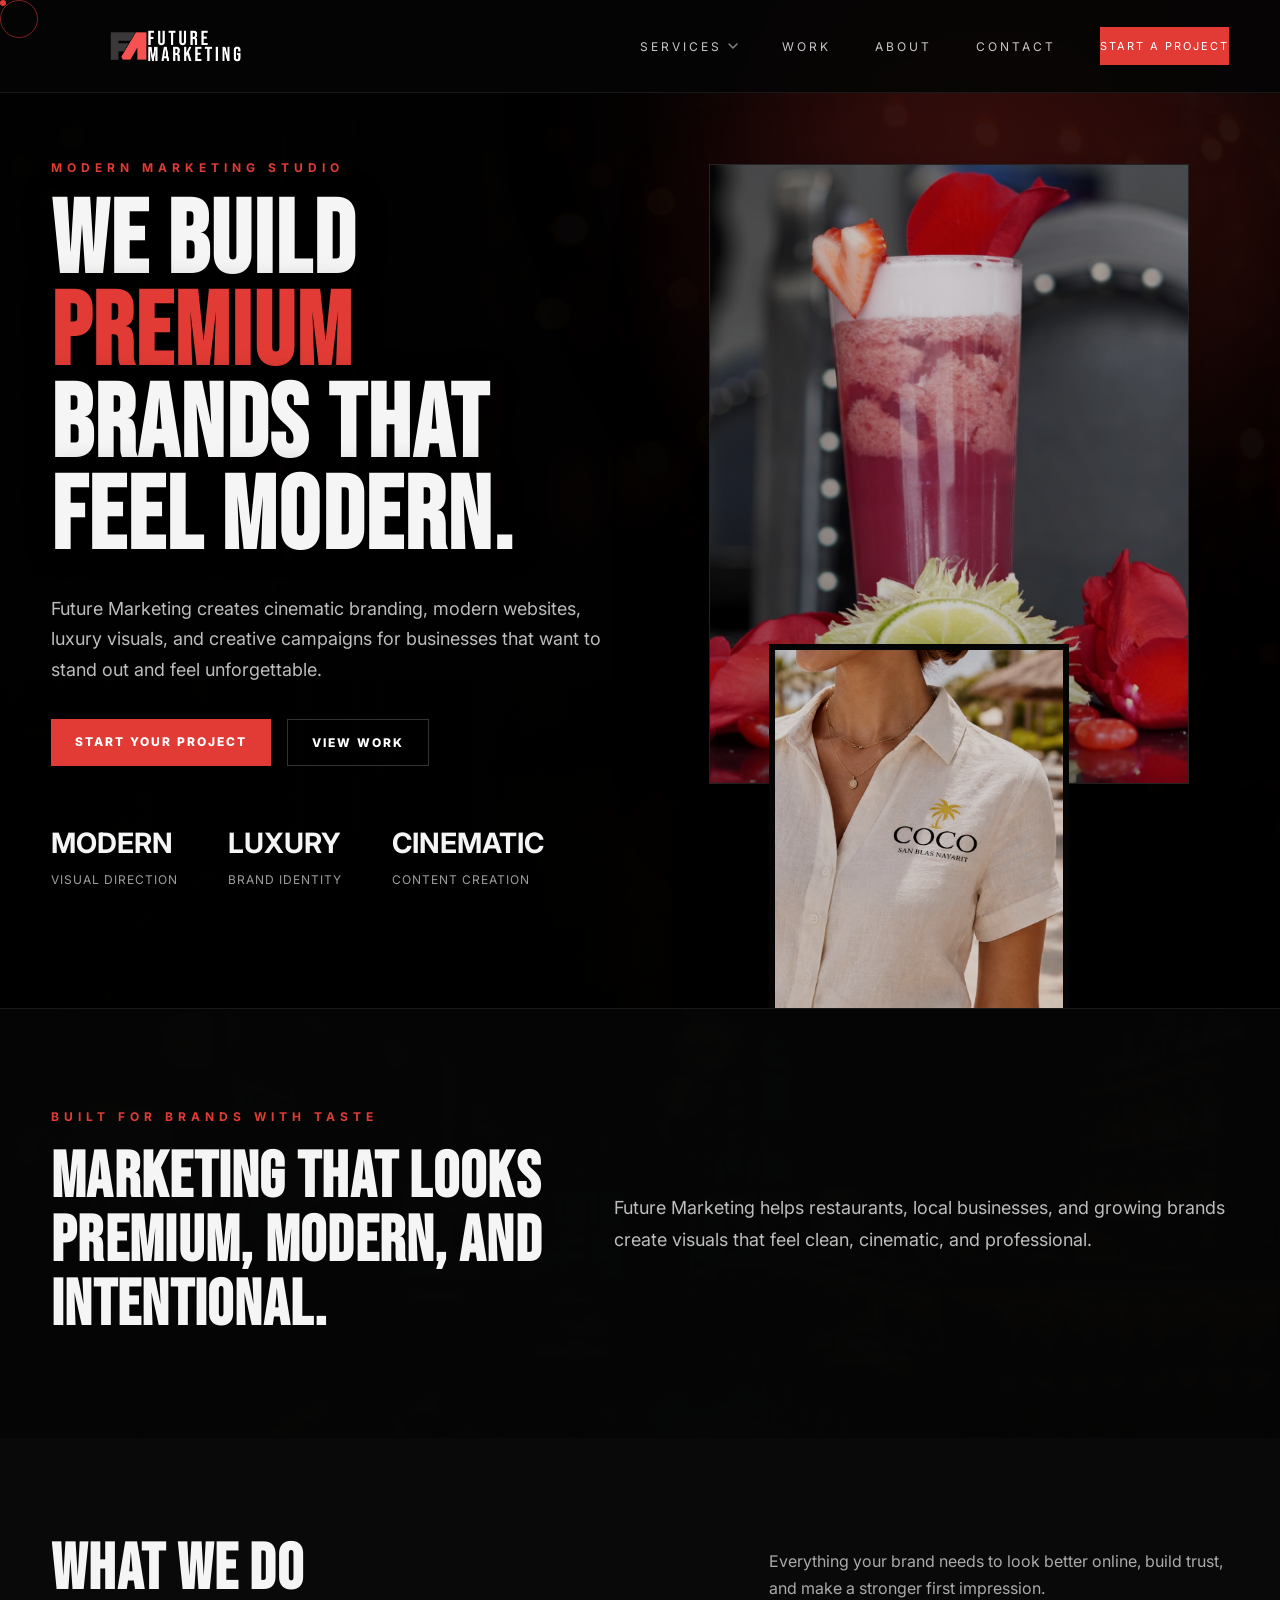
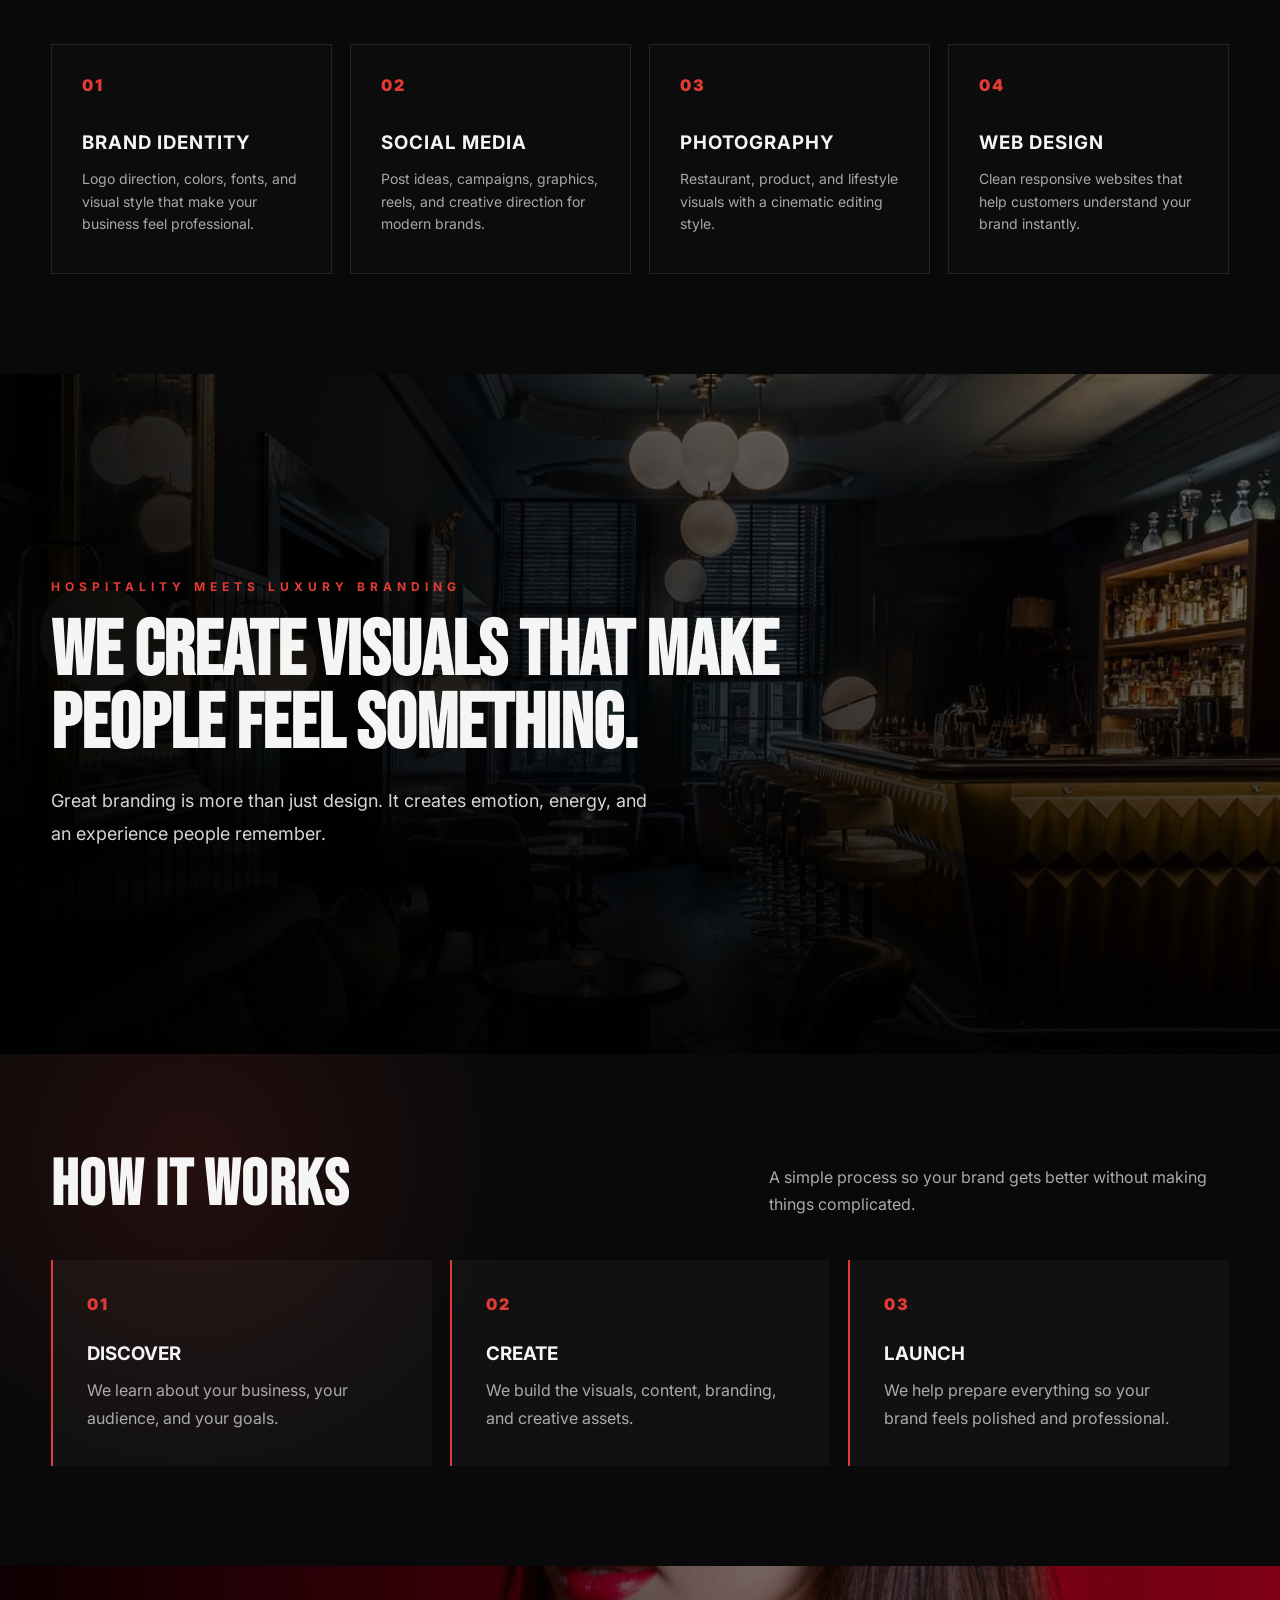
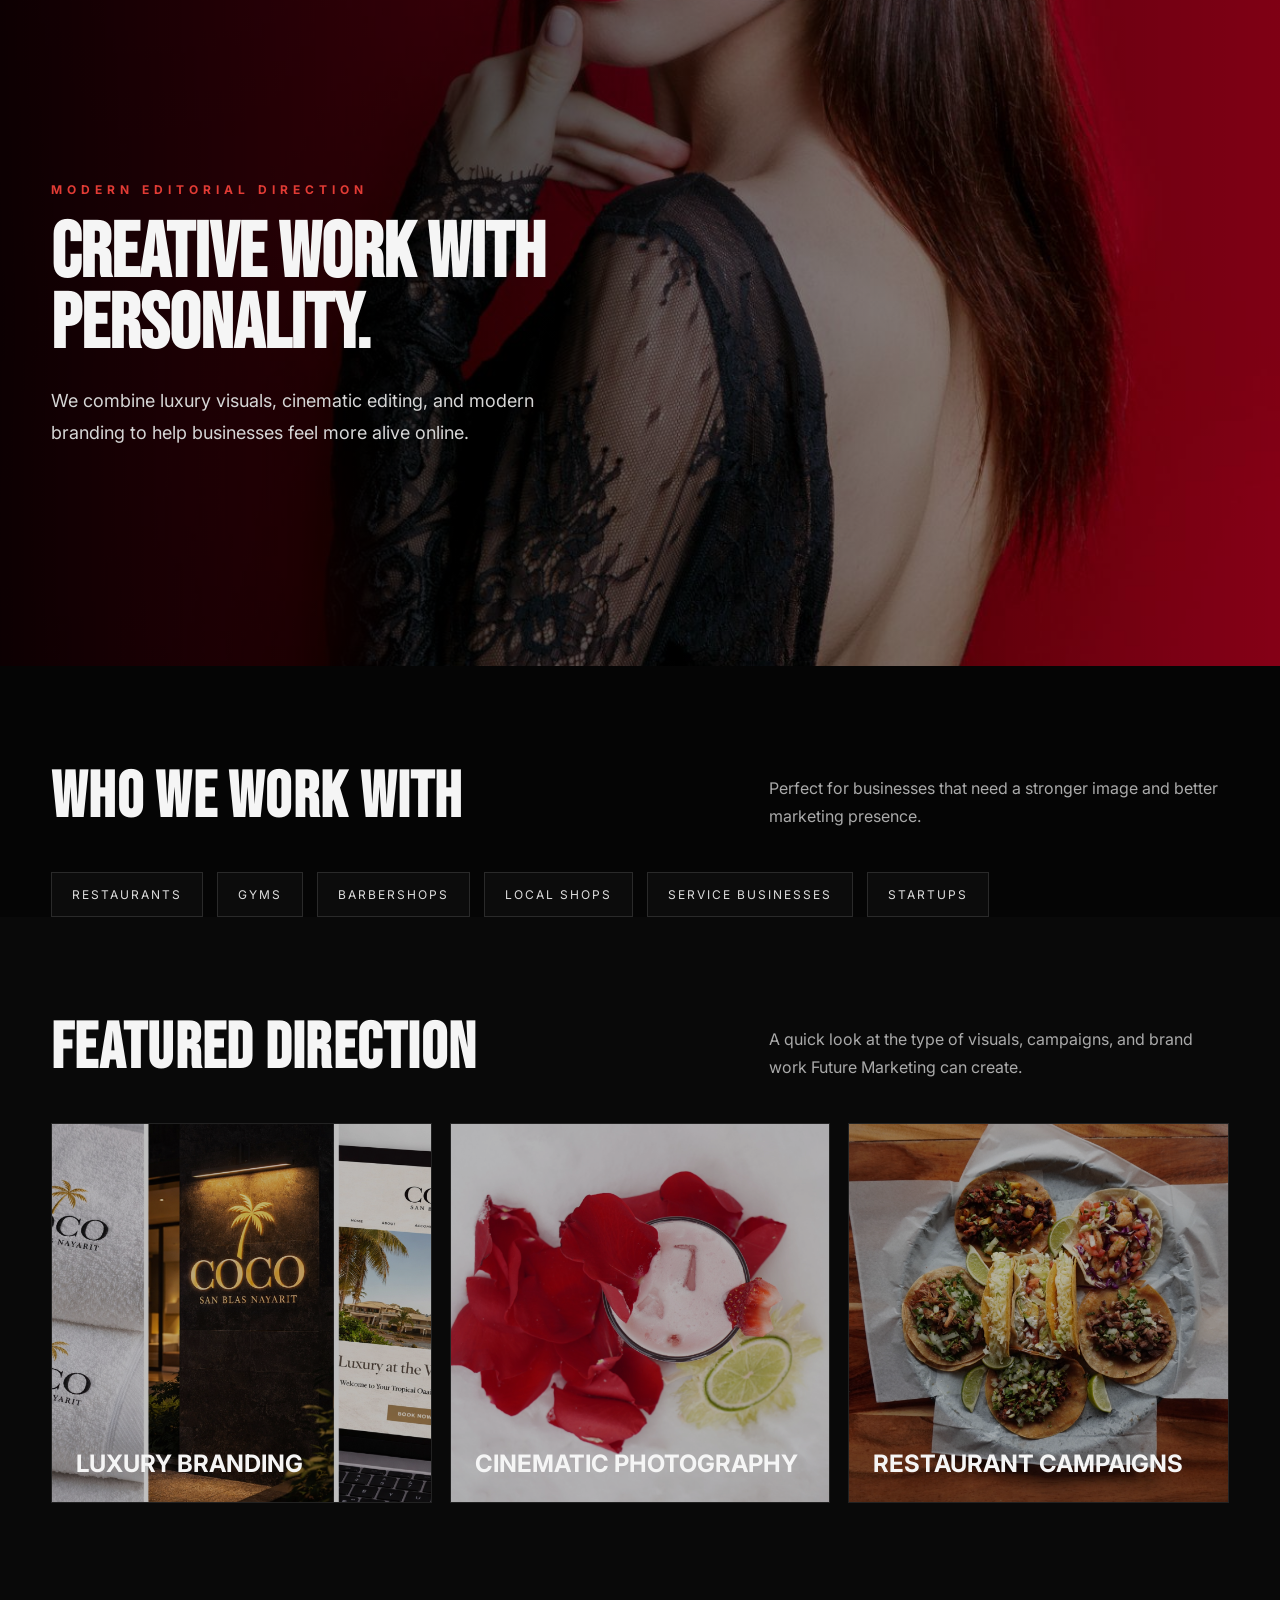
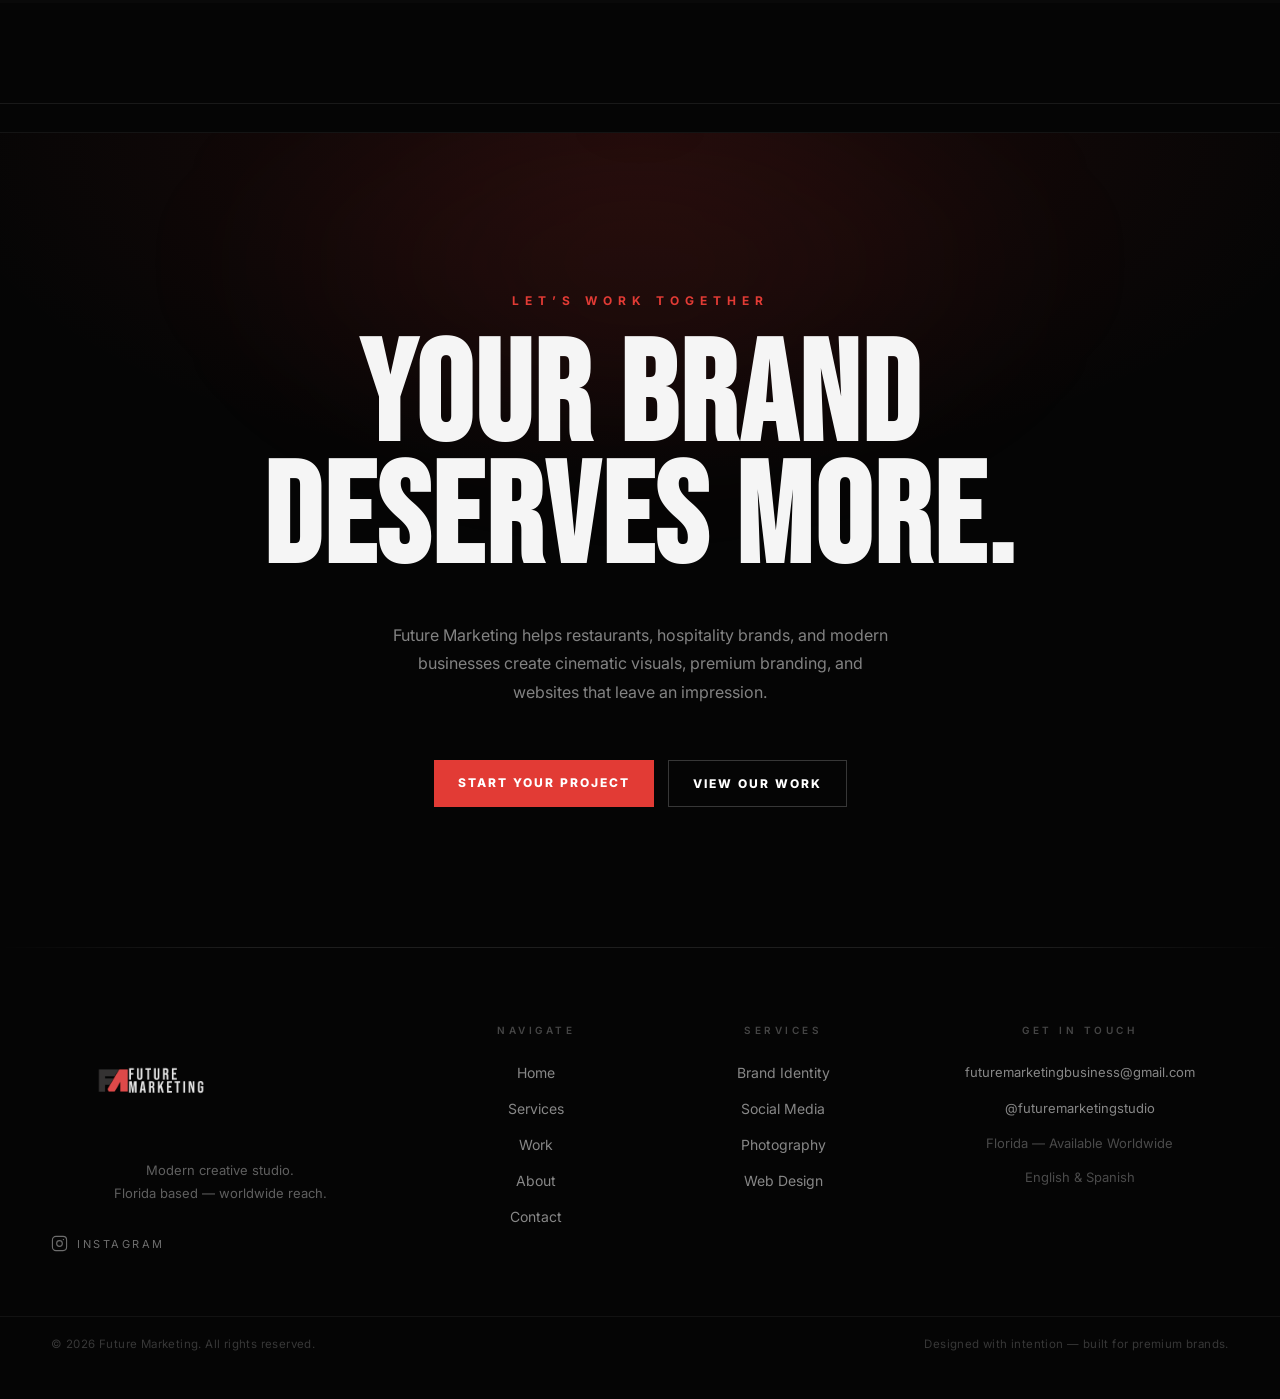
==== index.html @ c7347e80 "Production launch — Future Marketing Studio (futuremark.studio) Complete 5-page website: Brand Ident" ====
<!DOCTYPE html>
<html lang="en">
<head>
  <meta charset="UTF-8" />
  <meta name="viewport" content="width=device-width, initial-scale=1.0" />
  <title>Future Marketing | Modern Marketing Studio</title>
  <meta name="description" content="Future Marketing is a modern creative studio offering cinematic branding, web design, photography, and social media campaigns for restaurants and modern businesses in Florida.">
  <meta name="robots" content="index, follow">
  <meta property="og:type" content="website">
  <meta property="og:title" content="Future Marketing | Modern Marketing Studio">
  <meta property="og:description" content="Cinematic branding, web design, and premium visual content for restaurants and modern businesses. Based in Florida — available worldwide.">
  <meta property="og:image" content="https://futuremark.studio/assets/images/cocktail-hero.jpg">
  <meta property="og:image:width" content="2000">
  <meta property="og:image:height" content="1333">
  <meta property="og:site_name" content="Future Marketing Studio">
  <meta name="twitter:card" content="summary_large_image">
  <meta name="twitter:title" content="Future Marketing | Modern Marketing Studio">
  <meta name="twitter:description" content="Cinematic branding, web design, and premium visual content for restaurants and modern businesses.">
  <meta name="twitter:image" content="https://futuremark.studio/assets/images/cocktail-hero.jpg">
  <link rel="preconnect" href="https://fonts.googleapis.com">
  <link rel="preconnect" href="https://fonts.gstatic.com" crossorigin>
  <link href="https://fonts.googleapis.com/css2?family=Bebas+Neue&family=Inter:wght@300;400;500;600;700;800&display=swap" rel="stylesheet">
  <link rel="stylesheet" href="style.css" />
  <link rel="icon" type="image/png" sizes="32x32" href="assets/images/imresizer-favicon.png">
  <link rel="icon" type="image/png" sizes="512x512" href="assets/images/favicon.png">
  <link rel="apple-touch-icon" sizes="180x180" href="assets/images/whitelogo.png">
  <link rel="manifest" href="site.webmanifest">
  <meta name="theme-color" content="#050505">
  <meta name="msapplication-TileColor" content="#050505">
  <link rel="canonical" href="https://futuremark.studio/">
  <meta property="og:url" content="https://futuremark.studio/">
  <link rel="preload" as="image" href="assets/images/cocktail-hero.jpg">
  <!-- Google Analytics GA4 — replace G-XXXXXXXXXX with your Measurement ID -->
  <script async src="https://www.googletagmanager.com/gtag/js?id=G-XXXXXXXXXX"></script>
  <script>
    window.dataLayer = window.dataLayer || [];
    function gtag(){dataLayer.push(arguments);}
    gtag("js", new Date());
    gtag("config", "G-XXXXXXXXXX");
  </script>
</head>
<body>

<div class="page-noise"></div>

<header>
  <div class="container nav">

    <a href="index.html" class="brand">
      <img src="assets/images/whitelogonomarketing.png" alt="Future Marketing Logo" class="logo-img">
    </a>

    <button class="menu-btn" id="menuBtn" aria-label="Menu">
  <span></span>
  <span></span>
  <span></span>
</button>

    <nav class="nav-links" id="navLinks">

      <div class="nav-item-drop">
        <a href="services.html" class="nav-link-trigger" aria-haspopup="true">
          Services
          <svg class="nav-chevron" width="10" height="6" viewBox="0 0 10 6" fill="none" aria-hidden="true">
            <path d="M1 1l4 4 4-4" stroke="currentColor" stroke-width="1.5" stroke-linecap="round" stroke-linejoin="round"/>
          </svg>
        </a>
        <div class="nav-drop" role="menu">
          <a href="services.html#brand-identity" class="nav-drop-link" role="menuitem">
            <span class="nav-drop-num">01</span>Brand Identity
          </a>
          <a href="services.html#photography" class="nav-drop-link" role="menuitem">
            <span class="nav-drop-num">02</span>Photography & Content
          </a>
          <a href="services.html#web-design" class="nav-drop-link" role="menuitem">
            <span class="nav-drop-num">03</span>Web Design
          </a>
          <a href="services.html" class="nav-drop-link" role="menuitem">
            <span class="nav-drop-num">04</span>Social Media
          </a>
        </div>
      </div>

      <a href="work.html">Work</a>
      <a href="about.html">About</a>
      <a href="contact.html">Contact</a>
      <a href="contact.html" class="nav-cta">Start a Project</a>

    </nav>

  </div>
</header>

<main>

<section class="hero">

  <div class="hero-overlay"></div>
  <div class="hero-glow"></div>

  <div class="container hero-grid">

    <div class="hero-left">

      <div class="eyebrow">
        Modern Marketing Studio
      </div>

      <h1>
        WE BUILD <br>
        <span>PREMIUM</span> <br>
        BRANDS THAT <br>
        FEEL MODERN.
      </h1>

      <p>
        Future Marketing creates cinematic branding, modern websites,
        luxury visuals, and creative campaigns for businesses that want
        to stand out and feel unforgettable.
      </p>

      <div class="buttons">

        <a href="contact.html" class="btn btn-primary">
          Start Your Project
        </a>

        <a href="work.html" class="btn btn-secondary">
          View Work
        </a>

      </div>

      <div class="hero-stats">

        <div class="stat">
          <h3>Modern</h3>
          <span>Visual Direction</span>
        </div>

        <div class="stat">
          <h3>Luxury</h3>
          <span>Brand Identity</span>
        </div>

        <div class="stat">
          <h3>Cinematic</h3>
          <span>Content Creation</span>
        </div>

      </div>

    </div>

    <div class="hero-right">

      <div class="floating-card main-card">
        <img src="assets/images/cocktail-hero.jpg" alt="Cinematic cocktail editorial photography" fetchpriority="high">
      </div>

      <div class="floating-card small-card">
        <img src="assets/images/hotel-coco-shirt.jpg" alt="Hotel Coco luxury brand identity">
      </div>

    </div>

  </div>

</section>

<section class="intro-section">

  <div class="intro-bg"></div>

  <div class="container intro-grid">

    <div>
      <div class="eyebrow">
        Built For Brands With Taste
      </div>

      <h2>
        Marketing that looks premium, modern, and intentional.
      </h2>
    </div>

    <p>
      Future Marketing helps restaurants, local businesses,
      and growing brands create visuals that feel clean,
      cinematic, and professional.
    </p>

  </div>

</section>

<section class="home-services">

  <div class="container">

    <div class="section-header">

      <h2>
        What We Do
      </h2>

      <p>
        Everything your brand needs to look better online,
        build trust, and make a stronger first impression.
      </p>

    </div>

    <div class="services-grid">

      <div class="service-card">
        <span class="number">01</span>
        <h3>Brand Identity</h3>
        <p>
          Logo direction, colors, fonts, and visual style
          that make your business feel professional.
        </p>
      </div>

      <div class="service-card">
        <span class="number">02</span>
        <h3>Social Media</h3>
        <p>
          Post ideas, campaigns, graphics, reels,
          and creative direction for modern brands.
        </p>
      </div>

      <div class="service-card">
        <span class="number">03</span>
        <h3>Photography</h3>
        <p>
          Restaurant, product, and lifestyle visuals
          with a cinematic editing style.
        </p>
      </div>

      <div class="service-card">
        <span class="number">04</span>
        <h3>Web Design</h3>
        <p>
          Clean responsive websites that help customers
          understand your brand instantly.
        </p>
      </div>

    </div>

  </div>

</section>

<section class="premium-banner">

  <div class="premium-overlay"></div>

  <img src="assets/images/hero.jpeg" alt="Premium visuals" loading="lazy">

  <div class="container premium-content">

    <div class="eyebrow">
      Hospitality Meets Luxury Branding
    </div>

    <h2>
      We create visuals that make people feel something.
    </h2>

    <p>
      Great branding is more than just design.
      It creates emotion, energy, and an experience
      people remember.
    </p>

  </div>

</section>

<section class="process-section">

  <div class="container">

    <div class="section-header">

      <h2>
        How It Works
      </h2>

      <p>
        A simple process so your brand gets better
        without making things complicated.
      </p>

    </div>

    <div class="process-grid">

      <div class="process-step">
        <span>01</span>
        <h3>Discover</h3>
        <p>
          We learn about your business,
          your audience, and your goals.
        </p>
      </div>

      <div class="process-step">
        <span>02</span>
        <h3>Create</h3>
        <p>
          We build the visuals, content,
          branding, and creative assets.
        </p>
      </div>

      <div class="process-step">
        <span>03</span>
        <h3>Launch</h3>
        <p>
          We help prepare everything so your
          brand feels polished and professional.
        </p>
      </div>

    </div>

  </div>

</section>

<section class="editorial-section">

  <div class="editorial-overlay"></div>

  <img src="assets/images/luxurious-2.jpeg" alt="Editorial visuals" loading="lazy">

  <div class="editorial-content container">

    <div class="eyebrow">
      Modern Editorial Direction
    </div>

    <h2>
      Creative work with personality.
    </h2>

    <p>
      We combine luxury visuals,
      cinematic editing, and modern branding
      to help businesses feel more alive online.
    </p>

  </div>

</section>

<section class="industries-section">

  <div class="container">

    <div class="section-header">

      <h2>
        Who We Work With
      </h2>

      <p>
        Perfect for businesses that need
        a stronger image and better marketing presence.
      </p>

    </div>

    <div class="industries-list">

      <span>Restaurants</span>
      <span>Gyms</span>
      <span>Barbershops</span>
      <span>Local Shops</span>
      <span>Service Businesses</span>
      <span>Startups</span>

    </div>

  </div>

  <section class="featured-preview">
  <div class="container">
    <div class="section-header">
      <h2>Featured Direction</h2>
      <p>A quick look at the type of visuals, campaigns, and brand work Future Marketing can create.</p>
    </div>

    <div class="preview-grid">
      <a href="work.html" class="preview-card">
        <img src="assets/images/hotel-coco-brand.jpg" alt="Hotel Coco luxury brand identity by Future Marketing" loading="lazy">
        <h3>Luxury Branding</h3>
      </a>

      <a href="work.html" class="preview-card">
        <img src="assets/images/cocktail-overhead.jpg" alt="Cinematic cocktail photography — editorial visual direction" loading="lazy">
        <h3>Cinematic Photography</h3>
      </a>

      <a href="work.html" class="preview-card">
        <img src="assets/images/taco-platter-editorial.jpg" alt="Restaurant food photography and campaign direction" loading="lazy">
        <h3>Restaurant Campaigns</h3>
      </a>
    </div>
  </div>
</section>

</section>

</main>

<footer class="site-footer">

  <div class="footer-cta-zone">
    <div class="footer-cta-glow"></div>
    <div class="container footer-cta-inner">
      <div class="eyebrow">Let’s Work Together</div>
      <h2 class="footer-cta-headline">
        Your brand<br>deserves more.
      </h2>
      <p class="footer-cta-sub">
        Future Marketing helps restaurants, hospitality brands, and modern
        businesses create cinematic visuals, premium branding, and websites
        that leave an impression.
      </p>
      <div class="footer-cta-btns">
        <a href="contact.html" class="btn btn-primary">Start Your Project</a>
        <a href="work.html" class="btn btn-secondary">View Our Work</a>
      </div>
    </div>
  </div>

  <div class="footer-divider"></div>

  <div class="footer-body">
    <div class="container footer-grid">

      <div class="footer-brand-col">
        <a href="index.html" class="footer-logo-link">
          <img src="assets/images/whitelogonomarketing.png"
               alt="Future Marketing" class="footer-logo-img">
        </a>
        <p class="footer-tagline">
          Modern creative studio.<br>
          Florida based — worldwide reach.
        </p>
        <div class="footer-socials">
          <a href="https://www.instagram.com/futuremarketingstudio/"
             target="_blank" rel="noopener noreferrer"
             aria-label="Future Marketing on Instagram"
             class="footer-social-link">
            <svg width="17" height="17" viewBox="0 0 24 24" fill="none"
                 stroke="currentColor" stroke-width="1.6"
                 stroke-linecap="round" stroke-linejoin="round"
                 aria-hidden="true">
              <rect x="2" y="2" width="20" height="20" rx="5" ry="5"/>
              <circle cx="12" cy="12" r="4"/>
              <circle cx="17.5" cy="6.5" r="1" fill="currentColor" stroke="none"/>
            </svg>
            Instagram
          </a>
        </div>
      </div>

      <div class="footer-nav-col">
        <h4 class="footer-col-label">Navigate</h4>
        <ul class="footer-links">
          <li><a href="index.html">Home</a></li>
          <li><a href="services.html">Services</a></li>
          <li><a href="work.html">Work</a></li>
          <li><a href="about.html">About</a></li>
          <li><a href="contact.html">Contact</a></li>
        </ul>
      </div>

      <div class="footer-nav-col">
        <h4 class="footer-col-label">Services</h4>
        <ul class="footer-links">
          <li><a href="services.html">Brand Identity</a></li>
          <li><a href="services.html">Social Media</a></li>
          <li><a href="services.html">Photography</a></li>
          <li><a href="services.html">Web Design</a></li>
        </ul>
      </div>

      <div class="footer-nav-col">
        <h4 class="footer-col-label">Get In Touch</h4>
        <ul class="footer-links footer-contact-links">
          <li>
            <a href="mailto:futuremarketingbusiness@gmail.com">
              futuremarketingbusiness@gmail.com
            </a>
          </li>
          <li>
            <a href="https://www.instagram.com/futuremarketingstudio/"
               target="_blank" rel="noopener noreferrer">
              @futuremarketingstudio
            </a>
          </li>
          <li><span>Florida — Available Worldwide</span></li>
          <li><span>English &amp; Spanish</span></li>
        </ul>
      </div>

    </div>
  </div>

  <div class="footer-bottom">
    <div class="container footer-bottom-inner">
      <p>© 2026 Future Marketing. All rights reserved.</p>
      <p class="footer-bottom-right">Designed with intention — built for premium brands.</p>
    </div>
  </div>

</footer>

<script src="script.js"></script>

<script type="application/ld+json">
{
  "@context": "https://schema.org",
  "@type": "MarketingAgency",
  "name": "Future Marketing Studio",
  "alternateName": "Futuremark Studio",
  "url": "https://futuremark.studio",
  "logo": "https://futuremark.studio/assets/images/whitelogonomarketing.png",
  "image": "https://futuremark.studio/assets/images/cocktail-hero.jpg",
  "description": "Modern creative studio offering cinematic branding, web design, photography, and social media campaigns for restaurants and modern businesses. Based in Florida, available worldwide.",
  "email": "hello@futuremark.studio",
  "address": {
    "@type": "PostalAddress",
    "addressRegion": "FL",
    "addressCountry": "US"
  },
  "sameAs": [
    "https://www.instagram.com/futuremarketingstudio/",
    "https://futuremark.studio"
  ],
  "knowsLanguage": ["English", "Spanish"],
  "areaServed": "Worldwide",
  "priceRange": "$$",
  "hasOfferCatalog": {
    "@type": "OfferCatalog",
    "name": "Creative Studio Services",
    "itemListElement": [
      {"@type": "Offer", "itemOffered": {"@type": "Service", "name": "Brand Identity", "url": "https://futuremark.studio/services.html#brand-identity"}},
      {"@type": "Offer", "itemOffered": {"@type": "Service", "name": "Photography & Content Creation", "url": "https://futuremark.studio/services.html#photography"}},
      {"@type": "Offer", "itemOffered": {"@type": "Service", "name": "Web Design", "url": "https://futuremark.studio/services.html#web-design"}},
      {"@type": "Offer", "itemOffered": {"@type": "Service", "name": "Social Media Marketing", "url": "https://futuremark.studio/services.html"}}
    ]
  }
}
</script>

</body>
</html>
---- style.css ----
:root {
  --black: #050505;
  --black-2: #070707;
  --black-3: #090909;
  --card: #0c0c0c;
  --red: #e23b35;
  --red-hover: #ff4a43;
  --white: #f5f5f5;
  --gray: #aaa;
  --gray-light: #bdbdbd;
  --border: rgba(255,255,255,0.1);
  --border-light: rgba(255,255,255,0.12);
}

* {
  margin: 0;
  padding: 0;
  box-sizing: border-box;
}

body {
  font-family: 'Inter', Arial, Helvetica, sans-serif;
  background:
    radial-gradient(circle at top right, rgba(226,59,53,0.08), transparent 30%),
    radial-gradient(circle at bottom left, rgba(255,255,255,0.03), transparent 25%),
    var(--black);
  color: var(--white);
  overflow-x: hidden;
  position: relative;
}

a {
  color: inherit;
  text-decoration: none;
}

.container {
  width: min(1180px, 92%);
  margin: 0 auto;
}

.page-noise {
  position: fixed;
  inset: 0;
  z-index: -1;
  pointer-events: none;
  opacity: 0.18;
  background-image:
    linear-gradient(rgba(255,255,255,0.018) 1px, transparent 1px),
    linear-gradient(90deg, rgba(255,255,255,0.018) 1px, transparent 1px);
  background-size: 80px 80px;
}

/* Header */

header {
  position: fixed;
  top: 0;
  left: 0;
  width: 100%;
  z-index: 50;
  background: rgba(5, 5, 5, 0.9);
  backdrop-filter: blur(18px);
  border-bottom: 1px solid rgba(255,255,255,0.08);
}

.nav {
  height: 92px;
  display: flex;
  align-items: center;
  justify-content: space-between;
}

.logo-img {
  height: 140px;
  width: auto;
  display: block;
}

.nav-links {
  display: flex;
  align-items: center;
  gap: 44px;
  font-size: 12px;
  letter-spacing: 3px;
  text-transform: uppercase;
  color: rgba(255,255,255,0.78);
}

.nav-links a {
  position: relative;
  padding: 12px 0;
  transition: 0.25s ease;
}

.nav-links a:hover {
  color: white;
}

.nav-links a::after {
  content: "";
  position: absolute;
  left: 0;
  bottom: 4px;
  width: 100%;
  height: 1px;
  background: #e23b35;
  transform: scaleX(0);
  transform-origin: right;
  transition: transform 0.25s ease;
}

.nav-links a:hover::after {
  transform: scaleX(1);
  transform-origin: left;
}

/* Global */

section {
  padding: 100px 0;
}

.eyebrow {
  color: var(--red);
  letter-spacing: 5px;
  text-transform: uppercase;
  font-size: 12px;
  font-weight: 700;
  margin-bottom: 22px;
}

h1, h2 {
  font-family: 'Bebas Neue', 'Arial Narrow', Arial, sans-serif;
}

h1 {
  font-size: clamp(48px, 8vw, 104px);
  line-height: 0.92;
  text-transform: uppercase;
  letter-spacing: 0.02em;
  margin-bottom: 28px;
}

h1 span {
  color: var(--red);
}

.buttons {
  display: flex;
  gap: 16px;
  flex-wrap: wrap;
}

.btn {
  display: inline-block;
  padding: 15px 24px;
  text-transform: uppercase;
  letter-spacing: 2px;
  font-size: 12px;
  font-weight: 800;
  transition: 0.25s ease;
}

.btn-primary {
  background: var(--red);
  color: white;
}

.btn-primary:hover {
  background: var(--red-hover);
  transform: translateY(-2px);
}

.btn-secondary {
  border: 1px solid rgba(255,255,255,0.2);
  color: white;
}

.btn-secondary:hover {
  border-color: var(--red);
  color: var(--red);
  transform: translateY(-2px);
}

/* Hero */

.hero {
  position: relative;
  min-height: 100vh;
  overflow: hidden;
  display: flex;
  align-items: center;
  padding: 160px 0 120px;
  background: var(--black);
}

.hero::before {
  content: "";
  position: absolute;
  inset: 0;
  background:
    linear-gradient(to right, rgba(0,0,0,0.92), rgba(0,0,0,0.45)),
    url("assets/images/lights.png");
  background-size: cover;
  background-position: center;
  opacity: 0.28;
  z-index: 0;
}

.hero::after {
  content: "";
  position: absolute;
  inset: 0;
  background: radial-gradient(circle at 75% 25%, rgba(226,59,53,0.18), transparent 28%);
  z-index: 1;
}

.hero-overlay {
  position: absolute;
  inset: 0;
  background: linear-gradient(to bottom, rgba(0,0,0,0.65), rgba(0,0,0,0.92));
  z-index: 1;
}

.hero-glow {
  position: absolute;
  width: 700px;
  height: 700px;
  border-radius: 50%;
  background: rgba(226,59,53,0.12);
  filter: blur(120px);
  top: -250px;
  right: -150px;
  z-index: 1;
}

.hero-grid {
  position: relative;
  z-index: 3;
  display: grid;
  grid-template-columns: 1fr 0.9fr;
  gap: 80px;
  align-items: center;
}

.hero-left {
  position: relative;
  z-index: 5;
}

.hero-left h1 {
  font-size: clamp(72px, 8vw, 140px);
  line-height: 0.9;
  text-transform: uppercase;
  letter-spacing: 0.02em;
  margin-bottom: 28px;
  max-width: 900px;
  text-shadow: 0 0 30px rgba(0,0,0,0.45);
}

.hero-left h1 span {
  color: var(--red);
}

.hero-left p {
  color: #cfcfcf;
  font-size: 19px;
  line-height: 1.8;
  max-width: 620px;
  margin-bottom: 38px;
}

.hero-right {
  position: relative;
  height: 720px;
}

.floating-card {
  position: absolute;
  overflow: hidden;
  background: #111;
  border: 1px solid rgba(255,255,255,0.08);
  box-shadow: 0 30px 80px rgba(0,0,0,0.45);
}

.floating-card img {
  width: 100%;
  height: 100%;
  object-fit: cover;
  filter: brightness(0.82) contrast(1.05) saturate(0.92);
}

.main-card {
  width: 480px;
  height: 620px;
  top: 0;
  right: 0;
}

.small-card {
  width: 300px;
  height: 370px;

  bottom: 140px;
  left: 60px;

  border: 6px solid #050505;

  z-index: 3;
}

.hero-stats {
  margin-top: 60px;
  display: flex;
  gap: 50px;
  flex-wrap: wrap;
}

.stat h3 {
  font-size: 28px;
  margin-bottom: 8px;
  text-transform: uppercase;
}

.stat span {
  color: #9e9e9e;
  letter-spacing: 1px;
  text-transform: uppercase;
  font-size: 12px;
}

/* Intro */

.intro-section {
  background: var(--black);
  border-top: 1px solid rgba(255,255,255,0.08);
}

.intro-grid {
  display: grid;
  grid-template-columns: 0.9fr 1.1fr;
  gap: 60px;
  align-items: center;
}

.intro-grid h2,
.section-header h2,
.cta-box h2 {
  font-size: clamp(34px, 5vw, 64px);
  text-transform: uppercase;
  line-height: 1;
  letter-spacing: 0.02em;
}

.intro-grid p {
  color: var(--gray-light);
  line-height: 1.8;
  font-size: 18px;
}

/* Section Headers */

.section-header {
  display: flex;
  justify-content: space-between;
  align-items: end;
  gap: 30px;
  margin-bottom: 42px;
}

.section-header p {
  color: var(--gray);
  max-width: 460px;
  line-height: 1.7;
}

/* Services */

.home-services,
.cta-section {
  background: var(--black-3);
}

.services-grid {
  display: grid;
  grid-template-columns: repeat(4, 1fr);
  gap: 18px;
}

.service-card {
  background: var(--card);
  border: 1px solid var(--border);
  padding: 30px;
  min-height: 230px;
  transition: 0.25s ease;
}

.service-card:hover {
  border-color: var(--red);
  transform: translateY(-5px);
}

.number {
  color: var(--red);
  font-weight: 900;
  margin-bottom: 36px;
  display: block;
  letter-spacing: 2px;
}

.service-card h3 {
  text-transform: uppercase;
  letter-spacing: 1px;
  margin-bottom: 14px;
}

.service-card p {
  color: #a8a8a8;
  line-height: 1.6;
  font-size: 14px;
}

/* Process */

.process-section {
  background:
    radial-gradient(circle at 15% 20%, rgba(226,59,53,0.13), transparent 28%),
    var(--black-3);
}

.process-grid {
  display: grid;
  grid-template-columns: repeat(3, 1fr);
  gap: 18px;
}

.process-step {
  padding: 34px;
  border-left: 2px solid var(--red);
  background: rgba(255,255,255,0.03);
}

.process-step span {
  color: var(--red);
  font-weight: 900;
  letter-spacing: 2px;
  display: block;
  margin-bottom: 28px;
}

.process-step h3 {
  text-transform: uppercase;
  margin-bottom: 12px;
}

.process-step p {
  color: var(--gray);
  line-height: 1.7;
}

/* Work */

.work {
  background: var(--black-3);
}

.work-grid {
  display: grid;
  grid-template-columns: repeat(3, 1fr);
  gap: 18px;
}

.work-card {
  min-height: 320px;
  background: linear-gradient(145deg, #191919, #080808);
  border: 1px solid var(--border);
  padding: 24px;
  display: flex;
  flex-direction: column;
  justify-content: flex-end;
  position: relative;
  overflow: hidden;
}

.work-card::before {
  content: "";
  position: absolute;
  inset: 0;
  background: radial-gradient(circle at 70% 30%, rgba(226,59,53,0.22), transparent 40%);
}

.work-card h3,
.work-card p {
  position: relative;
  z-index: 1;
}

.work-card h3 {
  font-size: 24px;
  text-transform: uppercase;
  margin-bottom: 8px;
}

.work-card p {
  color: var(--gray);
}

/* Premium Banner */

.premium-banner {
  position: relative;
  min-height: 680px;
  overflow: hidden;
  display: flex;
  align-items: center;
}

.premium-banner img {
  position: absolute;
  inset: 0;
  width: 100%;
  height: 100%;
  object-fit: cover;
}

.premium-overlay {
  position: absolute;
  inset: 0;
  background:
    linear-gradient(to right, rgba(0,0,0,0.92), rgba(0,0,0,0.35)),
    linear-gradient(to top, rgba(0,0,0,0.9), transparent);
  z-index: 1;
}

.premium-content {
  position: relative;
  z-index: 2;
}

.premium-content h2 {
  font-size: clamp(42px, 6vw, 90px);
  text-transform: uppercase;
  line-height: 0.95;
  max-width: 900px;
  margin-bottom: 24px;
}

.premium-content p {
  max-width: 620px;
  color: #d6d6d6;
  line-height: 1.8;
  font-size: 18px;
}

/* Split Showcase */

.split-showcase {
  display: grid;
  grid-template-columns: 1fr 1fr;
  min-height: 700px;
}

.split-image img {
  width: 100%;
  height: 100%;
  object-fit: cover;
}

.split-content {
  background: var(--black-2);
  padding: 90px;
  display: flex;
  justify-content: center;
  flex-direction: column;
}

.split-content h2 {
  font-size: clamp(40px, 5vw, 72px);
  line-height: 0.95;
  text-transform: uppercase;
  margin-bottom: 24px;
}

.split-content p {
  color: var(--gray-light);
  line-height: 1.8;
  margin-bottom: 32px;
  max-width: 520px;
}

/* Editorial */

.editorial-section {
  position: relative;
  min-height: 700px;
  overflow: hidden;
  display: flex;
  align-items: center;
}

.editorial-section img {
  position: absolute;
  inset: 0;
  width: 100%;
  height: 100%;
  object-fit: cover;
}

.editorial-overlay {
  position: absolute;
  inset: 0;
  background: linear-gradient(to right, rgba(0,0,0,0.92), rgba(0,0,0,0.25));
  z-index: 1;
}

.editorial-content {
  position: relative;
  z-index: 2;
}

.editorial-content h2 {
  font-size: clamp(42px, 6vw, 92px);
  text-transform: uppercase;
  line-height: 0.92;
  max-width: 800px;
  margin-bottom: 24px;
}

.editorial-content p {
  max-width: 550px;
  color: #d6d6d6;
  line-height: 1.8;
  font-size: 18px;
}

/* Industries */

.industries-section {
  background: var(--black);
}

.industries-list {
  display: flex;
  flex-wrap: wrap;
  gap: 14px;
}

.industries-list span {
  border: 1px solid var(--border-light);
  padding: 14px 20px;
  color: #ddd;
  text-transform: uppercase;
  letter-spacing: 2px;
  font-size: 12px;
  background: var(--card);
}

/* About */

.about-box {
  border: 1px solid var(--border-light);
  background: linear-gradient(135deg, rgba(226,59,53,0.1), rgba(255,255,255,0.03));
  padding: 56px;
  display: grid;
  grid-template-columns: 0.8fr 1.2fr;
  gap: 50px;
  align-items: center;
}

.about-box h2 {
  font-size: clamp(36px, 5vw, 68px);
  text-transform: uppercase;
  line-height: 1;
}

.about-box p {
  color: #c2c2c2;
  line-height: 1.8;
  font-size: 17px;
}

/* Contact */

.contact {
  text-align: center;
  background: var(--black);
}

.contact-page {
  min-height: 100vh;
  display: flex;
  align-items: center;
  padding-top: 120px;
}

.contact h2 {
  font-size: clamp(42px, 7vw, 90px);
  text-transform: uppercase;
  line-height: 0.95;
  margin-bottom: 24px;
}

.contact h2 span {
  color: var(--red);
}

.contact p {
  color: var(--gray);
  margin-bottom: 34px;
  font-size: 18px;
}

/* CTA */

.cta-box {
  border: 1px solid var(--border-light);
  background: linear-gradient(135deg, rgba(226,59,53,0.12), rgba(255,255,255,0.03));
  padding: 56px;
  display: flex;
  justify-content: space-between;
  gap: 40px;
  align-items: center;
}

.cta-box p {
  color: var(--gray-light);
  line-height: 1.8;
  font-size: 17px;
  max-width: 650px;
  margin-top: 20px;
}

/* Page Hero */

.page-hero {
  padding-top: 180px;
  padding-bottom: 80px;
  background:
    radial-gradient(circle at 75% 25%, rgba(226,59,53,0.18), transparent 30%),
    linear-gradient(135deg, var(--black), #111);
}

.hero p,
.page-hero p {
  max-width: 560px;
  color: var(--gray-light);
  font-size: 18px;
  line-height: 1.7;
  margin-bottom: 34px;
}

/* Footer */

footer {
  border-top: 1px solid rgba(255,255,255,0.08);
  padding: 28px 0;
  color: #777;
  font-size: 13px;
  text-align: center;
}

/* Responsive */

@media (max-width: 1100px) {
  .hero-grid {
    grid-template-columns: 1fr;
  }

  .hero-right {
    height: auto;
    display: flex;
    gap: 20px;
  }

  .floating-card {
    position: relative;
  }

  .main-card,
  .small-card {
    width: 100%;
    height: 420px;
    inset: auto;
  }
}

@media (max-width: 900px) {
  .menu-btn {
    display: block;
  }

  .nav-links {
    position: absolute;
    top: 82px;
    right: 0;
    width: 100%;
    background: var(--black);
    display: flex;
    flex-direction: column;
    padding: 24px;
    border-bottom: 1px solid rgba(255,255,255,0.08);
    opacity: 0;
    visibility: hidden;
    pointer-events: none;
    transform: translateY(-8px);
    transition: opacity 0.28s ease, visibility 0.28s ease, transform 0.28s ease;
  }

  .nav-links.active {
    opacity: 1;
    visibility: visible;
    pointer-events: auto;
    transform: translateY(0);
  }

  .hero-grid,
  .about-box,
  .intro-grid,
  .process-grid,
  .cta-box,
  .split-showcase {
    grid-template-columns: 1fr;
  }

  .services-grid,
  .work-grid {
    grid-template-columns: 1fr 1fr;
  }

  .section-header {
    display: block;
  }

  .section-header h2 {
    margin-bottom: 18px;
  }

  .split-content {
    padding: 60px 30px;
  }
}

@media (max-width: 700px) {
  .hero-left h1 {
    font-size: 64px;
    letter-spacing: -2px;
  }

  .hero-right {
    flex-direction: column;
  }

  .main-card,
  .small-card {
    height: 320px;
  }

  .hero-stats {
    gap: 30px;
  }
}

@media (max-width: 600px) {
  .logo-img {
    height: 90px;
  }

  .services-grid,
  .work-grid {
    grid-template-columns: 1fr;
  }

  .brand {
    font-size: 13px;
    letter-spacing: 2px;
  }

  .hero-card,
  .about-box,
  .cta-box {
    padding: 30px;
  }
}

.featured-preview {
  background: #090909;
}

.preview-grid {
  display: grid;
  grid-template-columns: repeat(3, 1fr);
  gap: 18px;
}

.preview-card {
  position: relative;
  min-height: 380px;
  overflow: hidden;
  border: 1px solid rgba(255,255,255,0.1);
}

.preview-card img {
  width: 100%;
  height: 100%;
  object-fit: cover;
  filter: brightness(0.75);
  transition: 0.35s ease;
}

.preview-card:hover img {
  transform: scale(1.05);
  filter: brightness(0.95);
}

.preview-card h3 {
  position: absolute;
  left: 24px;
  bottom: 24px;
  text-transform: uppercase;
  font-size: 24px;
  z-index: 2;
}

@media (max-width: 900px) {
  .preview-grid {
    grid-template-columns: 1fr;
  }
}

.intro-section {
  position: relative;
  overflow: hidden;
}

.intro-bg {
  position: absolute;
  inset: 0;

  background:
    linear-gradient(to right, rgba(5,5,5,0.96), rgba(5,5,5,0.92)),
    url("assets/images/hero.jpeg");

  background-size: cover;
  background-position: center;

  opacity: 0.18;
  filter: blur(2px);

  z-index: 0;
}

.intro-grid {
  position: relative;
  z-index: 2;
}

header {
  transition:
    background 0.3s ease,
    border-color 0.3s ease,
    backdrop-filter 0.3s ease;
}

header.scrolled {
  background: rgba(5,5,5,0.97);
  backdrop-filter: blur(24px);
  border-bottom: 1px solid rgba(226,59,53,0.1);
}

.hidden {
  opacity: 0;
  transform: translateY(40px);
  transition:
    opacity 0.8s ease,
    transform 0.8s ease;
}

.show {
  opacity: 1;
  transform: translateY(0);
}

.floating-card {
  position: relative;
}

.floating-card::before {
  content: "";
  position: absolute;
  inset: 0;

  background:
    radial-gradient(
      circle at var(--x) var(--y),
      rgba(255,255,255,0.12),
      transparent 40%
    );

  opacity: 0;
  transition: opacity 0.25s ease;
  pointer-events: none;
  z-index: 2;
}

.floating-card:hover::before {
  opacity: 1;
}

/* BETTER PHONE VIEW */

@media (max-width: 768px) {
  .container {
    width: 90%;
  }

  header {
    background: rgba(5, 5, 5, 0.94);
  }

  .nav {
    height: 86px;
  }

  .logo-img {
    height: 105px;
  }

  .menu-btn {
    display: block;
    z-index: 20;
  }

  .nav-links {
    position: fixed;
    top: 86px;
    left: 0;
    width: 100%;
    height: calc(100vh - 86px);
    background: rgba(5,5,5,0.99);
    backdrop-filter: blur(24px);
    display: flex;
    flex-direction: column;
    justify-content: center;
    align-items: center;
    gap: 34px;
    padding: 0;
    border-top: 1px solid rgba(255,255,255,0.07);
    opacity: 0;
    visibility: hidden;
    pointer-events: none;
    transform: translateY(-10px);
    transition: opacity 0.35s ease, visibility 0.35s ease, transform 0.35s ease;
  }

  .nav-links.active {
    opacity: 1;
    visibility: visible;
    pointer-events: auto;
    transform: translateY(0);
  }

  .nav-links a {
    font-size: 16px;
    letter-spacing: 4px;
  }

  .hero {
    min-height: auto;
    padding: 130px 0 70px;
  }

  .hero-grid {
    grid-template-columns: 1fr;
    gap: 45px;
  }

  .hero-left h1 {
    font-size: clamp(52px, 16vw, 76px);
    line-height: 0.9;
    letter-spacing: 0.01em;
  }

  .hero-left p {
    font-size: 16px;
    line-height: 1.7;
    max-width: 100%;
  }

  .buttons {
    flex-direction: column;
  }

  .btn {
    width: 100%;
    text-align: center;
  }

  .hero-stats {
    margin-top: 42px;
    gap: 24px;
  }

  .stat {
    width: 100%;
  }

  .stat h3 {
    font-size: 22px;
  }

  .hero-right {
    height: auto;
    display: grid;
    grid-template-columns: 1fr;
    gap: 18px;
  }

  .floating-card {
    position: relative;
    width: 100%;
  }

  .main-card,
  .small-card {
    width: 100%;
    height: 360px;
    inset: auto;
    border: 1px solid rgba(255,255,255,0.1);
  }

  section {
    padding: 70px 0;
  }

  .intro-grid,
  .process-grid,
  .preview-grid,
  .cta-box {
    grid-template-columns: 1fr;
  }

  .intro-grid {
    gap: 28px;
  }

  .intro-grid h2,
  .section-header h2,
  .cta-box h2,
  .premium-content h2,
  .editorial-content h2 {
    font-size: clamp(38px, 12vw, 58px);
    letter-spacing: -1.5px;
  }

  .section-header {
    display: block;
  }

  .section-header p {
    margin-top: 18px;
  }

  .services-grid,
  .work-grid {
    grid-template-columns: 1fr;
  }

  .premium-banner,
  .editorial-section {
    min-height: 560px;
  }

  .premium-content p,
  .editorial-content p,
  .intro-grid p {
    font-size: 16px;
  }

  .industries-list span {
    width: 100%;
    text-align: center;
  }

  .cta-box {
    display: grid;
    padding: 34px;
  }

  footer {
    font-size: 12px;
    padding: 24px 20px;
  }
}

body.menu-open {
  overflow: hidden;
}

.menu-btn {
  width: 52px;
  height: 52px;

  background: rgba(255,255,255,0.04);

  border: 1px solid rgba(255,255,255,0.08);

  display: flex;
  justify-content: center;
  align-items: center;
  flex-direction: column;

  gap: 5px;

  padding: 0;

  position: relative;

  cursor: pointer;
}

.menu-btn span {
  width: 22px;
  height: 2px;

  background: white;

  transition: 0.3s ease;
}

.menu-btn.active span:nth-child(1) {
  transform: translateY(7px) rotate(45deg);
}

.menu-btn.active span:nth-child(2) {
  opacity: 0;
}

.menu-btn.active span:nth-child(3) {
  transform: translateY(-7px) rotate(-45deg);
}

/* HIDE MENU BUTTON ON DESKTOP */

.menu-btn {
  display: none;
}

/* ONLY SHOW ON MOBILE */

@media (max-width: 768px) {
  .menu-btn {
    display: flex;

    width: auto;
    height: auto;

    background: transparent;
    border: none;
    box-shadow: none;

    padding: 0;
  }

  .menu-btn:hover {
    background: transparent;
    border: none;
  }
}

/* SERVICES PAGE */

.page-hero {
  padding: 220px 0 140px;
  min-height: 70vh;

  display: flex;
  align-items: center;

  position: relative;
  overflow: hidden;
}

.page-hero::before {
  content: "";
  position: absolute;
  inset: 0;

  background:
    radial-gradient(
      circle at top right,
      rgba(226,59,53,0.14),
      transparent 40%
    );

  z-index: 0;
}

.page-hero .container {
  position: relative;
  z-index: 2;
}

.page-hero h1 {
  font-size: clamp(72px, 10vw, 140px);
  line-height: 0.9;
  letter-spacing: 0.02em;

  max-width: 900px;

  margin-top: 18px;
}

.page-hero p {
  max-width: 620px;

  margin-top: 28px;

  font-size: 20px;
  line-height: 1.7;

  color: rgba(255,255,255,0.7);
}

/* SERVICES STACK */

.services-full {
  padding: 120px 0;
}

.services-stack {
  display: flex;
  flex-direction: column;
  gap: 160px;
}

.service-large {
  display: grid;
  grid-template-columns: 1fr 1fr;
  gap: 80px;
  align-items: center;
}

.service-large.reverse .service-text {
  order: 2;
}

.service-large.reverse .service-image {
  order: 1;
}

.service-text h2 {
  font-size: clamp(42px, 5vw, 72px);
  line-height: 0.95;
  letter-spacing: 0.02em;

  margin: 16px 0 24px;
}

.service-text p {
  font-size: 18px;
  line-height: 1.8;

  color: rgba(255,255,255,0.72);
}

.service-image {
  height: 720px;

  display: flex;
  justify-content: center;
  align-items: center;

  position: relative;

  overflow: visible;

  background: transparent;
  border: none;
  padding: 0;
}

.service-image img {
  width: 100%;
  max-width: 900px;

  object-fit: contain;

  position: relative;

  filter:
    brightness(0.98)
    contrast(1.04);

  transform:
    perspective(1800px)
    rotateY(-5deg);

  transition: 0.4s ease;

  box-shadow:
    0 40px 80px rgba(0,0,0,0.45);
}

.service-image:hover img {
  transform:
    perspective(1800px)
    rotateY(0deg)
    translateY(-8px);
}

/* MOBILE */

@media (max-width: 900px) {

  .page-hero {
    padding: 160px 0 90px;
    min-height: auto;
  }

  .page-hero h1 {
    font-size: clamp(52px, 15vw, 82px);
    letter-spacing: 0.01em;
  }

  .page-hero p {
    font-size: 16px;
  }

  .service-large {
    grid-template-columns: 1fr;
    gap: 40px;
  }

  .service-large.reverse .service-text,
  .service-large.reverse .service-image {
    order: initial;
  }

  .service-image {
    height: 420px;
  }

  .services-stack {
    gap: 90px;
  }
}
.services-hero-bg {
  position: absolute;
  inset: 0;
  background:
    linear-gradient(to right, rgba(5,5,5,0.94), rgba(5,5,5,0.82)),
    url("assets/images/canton.JPG");
  background-size: cover;
  background-position: center;
  opacity: 0.32;
  filter: grayscale(20%) contrast(1.05);
  z-index: 0;
}

.page-hero .container {
  position: relative;
  z-index: 2;
}

.best-for-section {
  background: #050505;
}

/* WORK PAGE */

.portfolio-section {
  background: #050505;
  padding: 120px 0;
}

.portfolio-stack {
  display: flex;
  flex-direction: column;
  gap: 150px;
}

.portfolio-project {
  display: grid;
  grid-template-columns: 0.85fr 1.15fr;
  gap: 80px;
  align-items: center;
}

.portfolio-project.reverse {
  grid-template-columns: 1.15fr 0.85fr;
}

.portfolio-project.reverse .project-content {
  order: 2;
}

.portfolio-project.reverse .project-image {
  order: 1;
}

.project-content h2 {
  font-size: clamp(48px, 6vw, 88px);
  line-height: 0.92;
  letter-spacing: 0.02em;
  text-transform: uppercase;
  margin-bottom: 24px;
}

.project-content p {
  color: #bdbdbd;
  font-size: 18px;
  line-height: 1.8;
  max-width: 560px;
  margin-bottom: 34px;
}

.project-image {
  position: relative;
  overflow: visible;
}

.project-image img {
  width: 100%;
  display: block;
  object-fit: contain;
  filter: brightness(0.92) contrast(1.05);
  box-shadow: 0 40px 90px rgba(0,0,0,0.45);
  transition: 0.35s ease;
}

.project-image:hover img {
  transform: translateY(-8px);
}

.project-image::before {
  content: "";
  position: absolute;
  inset: -40px;
  background: radial-gradient(circle at center, rgba(226,59,53,0.12), transparent 55%);
  z-index: -1;
}

@media (max-width: 900px) {
  .portfolio-project,
  .portfolio-project.reverse {
    grid-template-columns: 1fr;
    gap: 40px;
  }

  .portfolio-project.reverse .project-content,
  .portfolio-project.reverse .project-image {
    order: initial;
  }

  .portfolio-stack {
    gap: 90px;
  }

  .project-content h2 {
    font-size: clamp(42px, 12vw, 64px);
    letter-spacing: 0.01em;
  }
}

/* ABOUT PAGE */

.about-section {
  background: #050505;
  padding: 120px 0;
}

.about-grid {
  display: grid;
  grid-template-columns: 0.9fr 1.1fr;
  gap: 80px;
  align-items: center;
}

.about-content h2 {
  font-size: clamp(42px, 6vw, 86px);
  line-height: 0.95;
  letter-spacing: 0.02em;
  text-transform: uppercase;
  margin-bottom: 30px;
}

.about-content p {
  color: #bdbdbd;
  font-size: 18px;
  line-height: 1.8;
  max-width: 620px;
  margin-bottom: 22px;
}

.about-image {
  height: 720px;
  overflow: hidden;
  position: relative;
}

.about-image img {
  width: 100%;
  height: 100%;
  object-fit: cover;
  filter: brightness(0.82) contrast(1.08);
  transition: 0.4s ease;
}

.about-image:hover img {
  transform: scale(1.04);
}

.values-section {
  background:
    radial-gradient(circle at 15% 20%, rgba(226,59,53,0.10), transparent 28%),
    #090909;
}

@media (max-width: 900px) {
  .about-grid {
    grid-template-columns: 1fr;
    gap: 50px;
  }

  .about-image {
    height: 420px;
  }

  .about-content h2 {
    font-size: clamp(40px, 12vw, 64px);
    letter-spacing: 0.01em;
  }
}

/* CONTACT HERO */

.contact-hero{
  position: relative;
  padding: 220px 0 140px;
  overflow: hidden;
  border-bottom: 1px solid rgba(255,255,255,0.06);
}

.contact-hero-bg{
  position: absolute;
  inset: 0;
  background:
    linear-gradient(to right, rgba(0,0,0,0.88), rgba(0,0,0,0.45)),
    linear-gradient(to top, rgba(0,0,0,0.75), rgba(0,0,0,0.2)),
    url("assets/images/luxurious-4.jpeg") center/cover no-repeat;
  opacity: 0.9;
}

.contact-hero .container{
  position: relative;
  z-index: 2;
}

.contact-hero .eyebrow{
  color: #ff453a;
  text-transform: uppercase;
  letter-spacing: 6px;
  font-size: 0.75rem;
  margin-bottom: 24px;
  font-weight: 600;
}

.contact-hero h1{
  font-size: clamp(4rem, 9vw, 8rem);
  line-height: 0.9;
  letter-spacing: 0.02em;
  max-width: 900px;
  margin-bottom: 30px;
}

.contact-hero p{
  max-width: 700px;
  font-size: 1.1rem;
  line-height: 1.8;
  color: rgba(255,255,255,0.72);
}

/* CONTACT SECTION */

.contact-section{
  padding: 120px 0;
}

.contact-grid{
  display: grid;
  grid-template-columns: 1fr 1fr;
  gap: 80px;
  align-items: start;
}

.contact-info .eyebrow{
  color: #ff453a;
  text-transform: uppercase;
  letter-spacing: 5px;
  font-size: 0.75rem;
  margin-bottom: 18px;
  font-weight: 600;
}

.contact-info h2{
  font-size: clamp(2.8rem, 5vw, 4.5rem);
  line-height: 0.95;
  margin-bottom: 24px;
}

.contact-info p{
  color: rgba(255,255,255,0.7);
  line-height: 1.8;
  font-size: 1.05rem;
}

.contact-items{
  margin-top: 50px;
  display: flex;
  flex-direction: column;
  gap: 28px;
}

.contact-item{
  border-bottom: 1px solid rgba(255,255,255,0.08);
  padding-bottom: 20px;
}

.contact-item span{
  display: block;
  color: rgba(255,255,255,0.45);
  text-transform: uppercase;
  letter-spacing: 3px;
  font-size: 0.7rem;
  margin-bottom: 10px;
}

.contact-item a,
.contact-item p{
  color: #fff;
  text-decoration: none;
  font-size: 1rem;
}

/* CONTACT FORM */

.contact-form-box{
  background: rgba(255,255,255,0.03);
  border: 1px solid rgba(255,255,255,0.08);
  padding: 50px;
  backdrop-filter: blur(10px);
}

.contact-form{
  display: flex;
  flex-direction: column;
  gap: 24px;
}

.form-group input,
.form-group textarea{
  width: 100%;
  background: rgba(255,255,255,0.04);
  border: 1px solid rgba(255,255,255,0.08);
  padding: 18px 20px;
  color: #fff;
  font-size: 1rem;
  outline: none;
  transition: 0.3s ease;
  font-family: inherit;
}

.form-group textarea{
  min-height: 180px;
  resize: vertical;
}

.form-group input:focus,
.form-group textarea:focus{
  border-color: rgba(226,59,53,0.7);
  background: rgba(255,255,255,0.06);
  box-shadow: 0 0 0 3px rgba(226,59,53,0.08);
}

.form-group input::placeholder,
.form-group textarea::placeholder{
  color: rgba(255,255,255,0.35);
}

/* MOBILE */

@media (max-width: 900px){

  .contact-hero{
    padding: 170px 0 100px;
  }

  .contact-hero h1{
    letter-spacing: 0.01em;
  }

  .contact-grid{
    grid-template-columns: 1fr;
    gap: 60px;
  }

  .contact-form-box{
    padding: 30px;
  }

}

@media (max-width: 768px) {
  .services-full {
    padding: 80px 0;
  }

  .services-stack {
    gap: 90px;
  }

  .service-large,
  .service-large.reverse {
    display: grid;
    grid-template-columns: 1fr;
    gap: 32px;
  }

  .service-large.reverse .service-text,
  .service-large.reverse .service-image {
    order: initial;
  }

  .service-text {
    position: relative;
    z-index: 2;
  }

  .service-text h2 {
    font-size: clamp(44px, 13vw, 64px);
    line-height: 0.95;
    margin-bottom: 22px;
  }

  .service-text p {
    font-size: 16px;
    line-height: 1.75;
    max-width: 100%;
  }

  .service-image {
    height: auto;
    min-height: auto;
    width: 100%;
    overflow: visible;
  }

  .service-image img {
    width: 100%;
    max-width: 100%;
    height: auto;
    object-fit: contain;
    transform: none;
    box-shadow: 0 24px 60px rgba(0,0,0,0.35);
  }

  .service-image:hover img {
    transform: none;
  }
}

.gallery-section{
  padding: 120px 0;
}

.gallery-grid{
  display: grid;
  grid-template-columns: repeat(12, 1fr);
  gap: 18px;
}

.gallery-item{
  grid-column: span 4;
  overflow: hidden;
  background: #111;
}

.gallery-item img{
  width: 100%;
  height: 100%;
  object-fit: cover;
  transition: 0.5s ease;
}

.gallery-item:hover img{
  transform: scale(1.04);
}

.gallery-item.tall{
  grid-row: span 2;
}

.gallery-item.wide{
  grid-column: span 8;
}

@media(max-width: 768px){

  .gallery-grid{
    grid-template-columns: 1fr;
  }

  .gallery-item,
  .gallery-item.wide,
  .gallery-item.tall{
    grid-column: auto;
    grid-row: auto;
  }

}

.simple-footer {
  background: #050505;
  border-top: 1px solid rgba(255,255,255,0.08);
  padding: 34px 0;
}

.simple-footer-inner {
  display: flex;
  align-items: center;
  justify-content: space-between;
  gap: 30px;
}

.footer-mini-brand img {
  width: 200px;
  display: block;
}

.footer-mini-links {
  display: flex;
  gap: 28px;
}

.footer-mini-links a {
  color: #aaa;
  text-transform: uppercase;
  letter-spacing: 2px;
  font-size: 12px;
  transition: 0.25s ease;
}

.footer-mini-links a:hover {
  color: #e23b35;
}

.simple-footer p {
  color: #777;
  font-size: 13px;
}

@media (max-width: 800px) {
  .simple-footer-inner {
    flex-direction: column;
    text-align: center;
  }

  .footer-mini-links {
    flex-wrap: wrap;
    justify-content: center;
  }
}

/* ── ACTIVE NAV LINK (current page) ── */

.nav-links a.nav-active {
  color: white;
}

.nav-links a.nav-active::after {
  transform: scaleX(1);
  transform-origin: left;
}

/* ── CUSTOM CURSOR ── */

.cursor {
  position: fixed;
  top: 0;
  left: 0;
  width: 38px;
  height: 38px;
  border: 1px solid rgba(226,59,53,0.55);
  border-radius: 50%;
  pointer-events: none;
  z-index: 9999;
  transition:
    transform 0.14s ease,
    width 0.22s ease,
    height 0.22s ease,
    border-color 0.22s ease,
    background 0.22s ease;
}

.cursor-dot {
  position: fixed;
  top: 0;
  left: 0;
  width: 6px;
  height: 6px;
  background: var(--red);
  border-radius: 50%;
  pointer-events: none;
  z-index: 9999;
  transition: transform 0.06s ease;
}

.cursor.cursor-expand {
  width: 58px;
  height: 58px;
  border-color: var(--red);
  background: rgba(226,59,53,0.07);
}

@media (hover: none), (pointer: coarse) {
  .cursor,
  .cursor-dot {
    display: none;
  }
}

/* ── HERO ENTRANCE ANIMATION ── */

@keyframes fadeUp {
  from {
    opacity: 0;
    transform: translateY(22px);
  }
  to {
    opacity: 1;
    transform: translateY(0);
  }
}

.hero-left .eyebrow  { animation: fadeUp 0.65s ease 0.08s both; }
.hero-left h1        { animation: fadeUp 0.65s ease 0.18s both; }
.hero-left p         { animation: fadeUp 0.65s ease 0.30s both; }
.hero-left .buttons  { animation: fadeUp 0.65s ease 0.40s both; }
.hero-left .hero-stats { animation: fadeUp 0.65s ease 0.52s both; }
.hero-right          { animation: fadeUp 0.85s ease 0.26s both; }

/* ── STAGGER FOR SERVICE CARDS ── */

.service-card:nth-child(1) { transition-delay: 0s; }
.service-card:nth-child(2) { transition-delay: 0.08s; }
.service-card:nth-child(3) { transition-delay: 0.16s; }
.service-card:nth-child(4) { transition-delay: 0.24s; }

.process-step:nth-child(1) { transition-delay: 0s; }
.process-step:nth-child(2) { transition-delay: 0.12s; }
.process-step:nth-child(3) { transition-delay: 0.24s; }

.preview-card:nth-child(1) { transition-delay: 0s; }
.preview-card:nth-child(2) { transition-delay: 0.1s; }
.preview-card:nth-child(3) { transition-delay: 0.2s; }

/* ── FORM SUCCESS STATE ── */

.form-success {
  display: none;
  color: #4ade80;
  font-family: 'Inter', Arial, sans-serif;
  font-size: 13px;
  letter-spacing: 1.5px;
  text-transform: uppercase;
  padding: 16px 20px;
  background: rgba(74,222,128,0.06);
  border: 1px solid rgba(74,222,128,0.18);
  text-align: center;
  margin-top: 6px;
}

.form-success.visible {
  display: block;
}

/* ── CONTACT INFO LINK HOVER ── */

.contact-item a {
  transition: color 0.2s ease;
}

.contact-item a:hover {
  color: var(--red);
}

/* ── SCROLL MARGIN (prevents fixed header from covering anchors) ── */

[id] {
  scroll-margin-top: 110px;
}

/* ═══════════════════════════════════════════════════════
   NAVIGATION — Premium Redesign
═══════════════════════════════════════════════════════ */

/* ── NAV CTA BUTTON ── */

.nav-cta {
  background: var(--red);
  color: white !important;
  padding: 10px 22px;
  letter-spacing: 2px;
  font-size: 11px;
  display: inline-block;
  transition:
    background 0.22s ease,
    transform 0.22s ease,
    box-shadow 0.22s ease;
}

.nav-cta:hover {
  background: var(--red-hover);
  transform: translateY(-1px);
  box-shadow: 0 8px 24px rgba(226,59,53,0.28);
}

.nav-cta::after {
  display: none !important;
}

/* Mobile CTA in full-screen menu */
@media (max-width: 768px) {
  .nav-cta {
    padding: 15px 44px;
    font-size: 13px;
    letter-spacing: 3px;
    margin-top: 6px;
  }
}

/* ── SERVICES DROPDOWN ── */

.nav-item-drop {
  position: relative;
  display: flex;
  align-items: center;
}

.nav-link-trigger {
  display: inline-flex;
  align-items: center;
  gap: 6px;
}

.nav-chevron {
  transition: transform 0.22s ease;
  opacity: 0.65;
  flex-shrink: 0;
}

.nav-item-drop:hover .nav-chevron,
.nav-item-drop:focus-within .nav-chevron {
  transform: rotate(180deg);
  opacity: 1;
}

/* Dropdown panel */
.nav-drop {
  position: absolute;
  top: calc(100% + 18px);
  left: 50%;
  transform: translateX(-50%) translateY(-8px);
  background: rgba(4,4,4,0.98);
  backdrop-filter: blur(32px);
  border: 1px solid rgba(255,255,255,0.08);
  min-width: 245px;
  padding: 6px;
  opacity: 0;
  visibility: hidden;
  pointer-events: none;
  transition: opacity 0.22s ease, visibility 0.22s ease, transform 0.22s ease;
  z-index: 200;
}

/* Invisible hover bridge — stops dropdown from closing in the gap */
.nav-drop::before {
  content: "";
  position: absolute;
  top: -22px;
  left: 0;
  right: 0;
  height: 22px;
}

.nav-item-drop:hover .nav-drop,
.nav-item-drop:focus-within .nav-drop {
  opacity: 1;
  visibility: visible;
  pointer-events: auto;
  transform: translateX(-50%) translateY(0);
}

/* Dropdown links */
.nav-drop-link {
  display: flex;
  align-items: center;
  gap: 14px;
  padding: 13px 18px;
  color: rgba(255,255,255,0.6);
  font-size: 11.5px;
  letter-spacing: 2px;
  text-transform: uppercase;
  position: relative;
  transition:
    color 0.18s ease,
    background 0.18s ease,
    padding-left 0.2s ease;
}

.nav-drop-link:hover {
  color: white;
  background: rgba(255,255,255,0.04);
  padding-left: 24px;
}

/* Suppress the main-nav underline on dropdown links */
.nav-drop-link::after {
  display: none;
}

/* Red left accent bar on hover */
.nav-drop-link::before {
  content: "";
  position: absolute;
  left: 0;
  top: 50%;
  width: 2px;
  height: 55%;
  background: var(--red);
  transform: translateY(-50%) scaleY(0);
  transform-origin: center;
  transition: transform 0.18s ease;
}

.nav-drop-link:hover::before {
  transform: translateY(-50%) scaleY(1);
}

.nav-drop-num {
  color: var(--red);
  font-size: 10px;
  font-weight: 700;
  letter-spacing: 1px;
  min-width: 18px;
  font-family: 'Inter', Arial, sans-serif;
  flex-shrink: 0;
}

/* ── DROPDOWN ON MOBILE: hidden, link goes to services.html directly ── */

@media (max-width: 900px) {
  .nav-drop {
    display: none;
  }

  .nav-chevron {
    display: none;
  }

  .nav-item-drop {
    width: 100%;
    justify-content: center;
  }

  .nav-link-trigger {
    justify-content: center;
    width: 100%;
  }
}

/* ═══════════════════════════════════════════════════════
   SITE FOOTER — Premium Redesign
═══════════════════════════════════════════════════════ */

.site-footer {
  background: var(--black);
}

/* ── CTA ZONE ── */

.footer-cta-zone {
  position: relative;
  padding: 160px 0 140px;
  text-align: center;
  overflow: hidden;
  background:
    radial-gradient(ellipse 80% 60% at 50% 0%, rgba(226,59,53,0.11), transparent 70%),
    var(--black);
  border-top: 1px solid rgba(255,255,255,0.06);
}

.footer-cta-glow {
  position: absolute;
  top: -120px;
  left: 50%;
  transform: translateX(-50%);
  width: 1000px;
  height: 500px;
  background: radial-gradient(ellipse, rgba(226,59,53,0.09), transparent 65%);
  filter: blur(60px);
  pointer-events: none;
  z-index: 0;
}

.footer-cta-inner {
  position: relative;
  z-index: 2;
}

.footer-cta-zone .eyebrow {
  margin-bottom: 30px;
  letter-spacing: 6px;
}

.footer-cta-headline {
  font-size: clamp(72px, 11vw, 164px);
  line-height: 0.87;
  letter-spacing: 0.02em;
  text-transform: uppercase;
  color: var(--white);
  margin-bottom: 38px;
}

.footer-cta-sub {
  max-width: 500px;
  margin: 0 auto 54px;
  color: rgba(255,255,255,0.5);
  font-size: 16px;
  line-height: 1.78;
}

.footer-cta-btns {
  display: flex;
  gap: 14px;
  justify-content: center;
  flex-wrap: wrap;
}

/* ── DIVIDER ── */

.footer-divider {
  width: 100%;
  height: 1px;
  background: linear-gradient(
    to right,
    transparent,
    rgba(255,255,255,0.1) 20%,
    rgba(255,255,255,0.1) 80%,
    transparent
  );
}

/* ── FOOTER BODY ── */

.footer-body {
  padding: 76px 0 64px;
}

.footer-grid {
  display: grid;
  grid-template-columns: 1.7fr 1fr 1fr 1.5fr;
  gap: 48px;
  align-items: start;
}

.footer-brand-col {
  display: flex;
  flex-direction: column;
}

.footer-logo-link {
  display: inline-block;
  margin-bottom: 22px;
}

.footer-logo-img {
  width: 200px;
  height: auto;
  display: block;
  opacity: 0.9;
  transition: opacity 0.25s ease;
}

.footer-logo-link:hover .footer-logo-img {
  opacity: 1;
}

.footer-tagline {
  color: rgba(255,255,255,0.36);
  font-size: 13px;
  line-height: 1.8;
  margin-bottom: 30px;
}

/* Social */

.footer-socials {
  display: flex;
  gap: 20px;
}

.footer-social-link {
  display: inline-flex;
  align-items: center;
  gap: 9px;
  color: rgba(255,255,255,0.42);
  font-size: 11px;
  letter-spacing: 2.5px;
  text-transform: uppercase;
  transition: color 0.22s ease;
}

.footer-social-link:hover {
  color: var(--red);
}

.footer-social-link svg {
  flex-shrink: 0;
  transition: transform 0.22s ease;
}

.footer-social-link:hover svg {
  transform: scale(1.2);
}

/* Nav columns */

.footer-nav-col {
  display: flex;
  flex-direction: column;
}

.footer-col-label {
  font-family: 'Inter', Arial, sans-serif;
  font-size: 10px;
  letter-spacing: 3.5px;
  text-transform: uppercase;
  color: rgba(255,255,255,0.26);
  margin-bottom: 26px;
  font-weight: 600;
}

.footer-links {
  list-style: none;
  display: flex;
  flex-direction: column;
  gap: 15px;
}

.footer-links li a {
  color: rgba(255,255,255,0.52);
  font-size: 14px;
  line-height: 1.5;
  transition: color 0.2s ease, transform 0.2s ease;
  display: inline-block;
}

.footer-links li a:hover {
  color: white;
  transform: translateX(6px);
}

.footer-links li span {
  color: rgba(255,255,255,0.28);
  font-size: 13px;
  display: block;
  line-height: 1.5;
}

.footer-contact-links li a {
  font-size: 13px;
  line-height: 1.6;
  word-break: break-all;
}

/* ── FOOTER BOTTOM ── */

.footer-bottom {
  border-top: 1px solid rgba(255,255,255,0.05);
  padding: 20px 0;
}

.footer-bottom-inner {
  display: flex;
  justify-content: space-between;
  align-items: center;
  gap: 20px;
}

.footer-bottom p {
  color: rgba(255,255,255,0.2);
  font-size: 11.5px;
  letter-spacing: 0.4px;
}

/* ── FOOTER RESPONSIVE ── */

@media (max-width: 960px) {
  .footer-cta-zone {
    padding: 110px 0 90px;
  }

  .footer-grid {
    grid-template-columns: 1fr 1fr;
    gap: 48px 32px;
  }

  .footer-brand-col {
    grid-column: 1 / -1;
  }
}

@media (max-width: 600px) {
  .footer-cta-zone {
    padding: 80px 0 70px;
  }

  .footer-cta-btns {
    flex-direction: column;
    align-items: center;
  }

  .footer-cta-btns .btn {
    width: 100%;
    max-width: 320px;
    text-align: center;
  }

  .footer-grid {
    grid-template-columns: 1fr;
    gap: 36px;
  }

  .footer-brand-col {
    grid-column: auto;
  }

  .footer-bottom-inner {
    flex-direction: column;
    text-align: center;
    gap: 8px;
  }
}
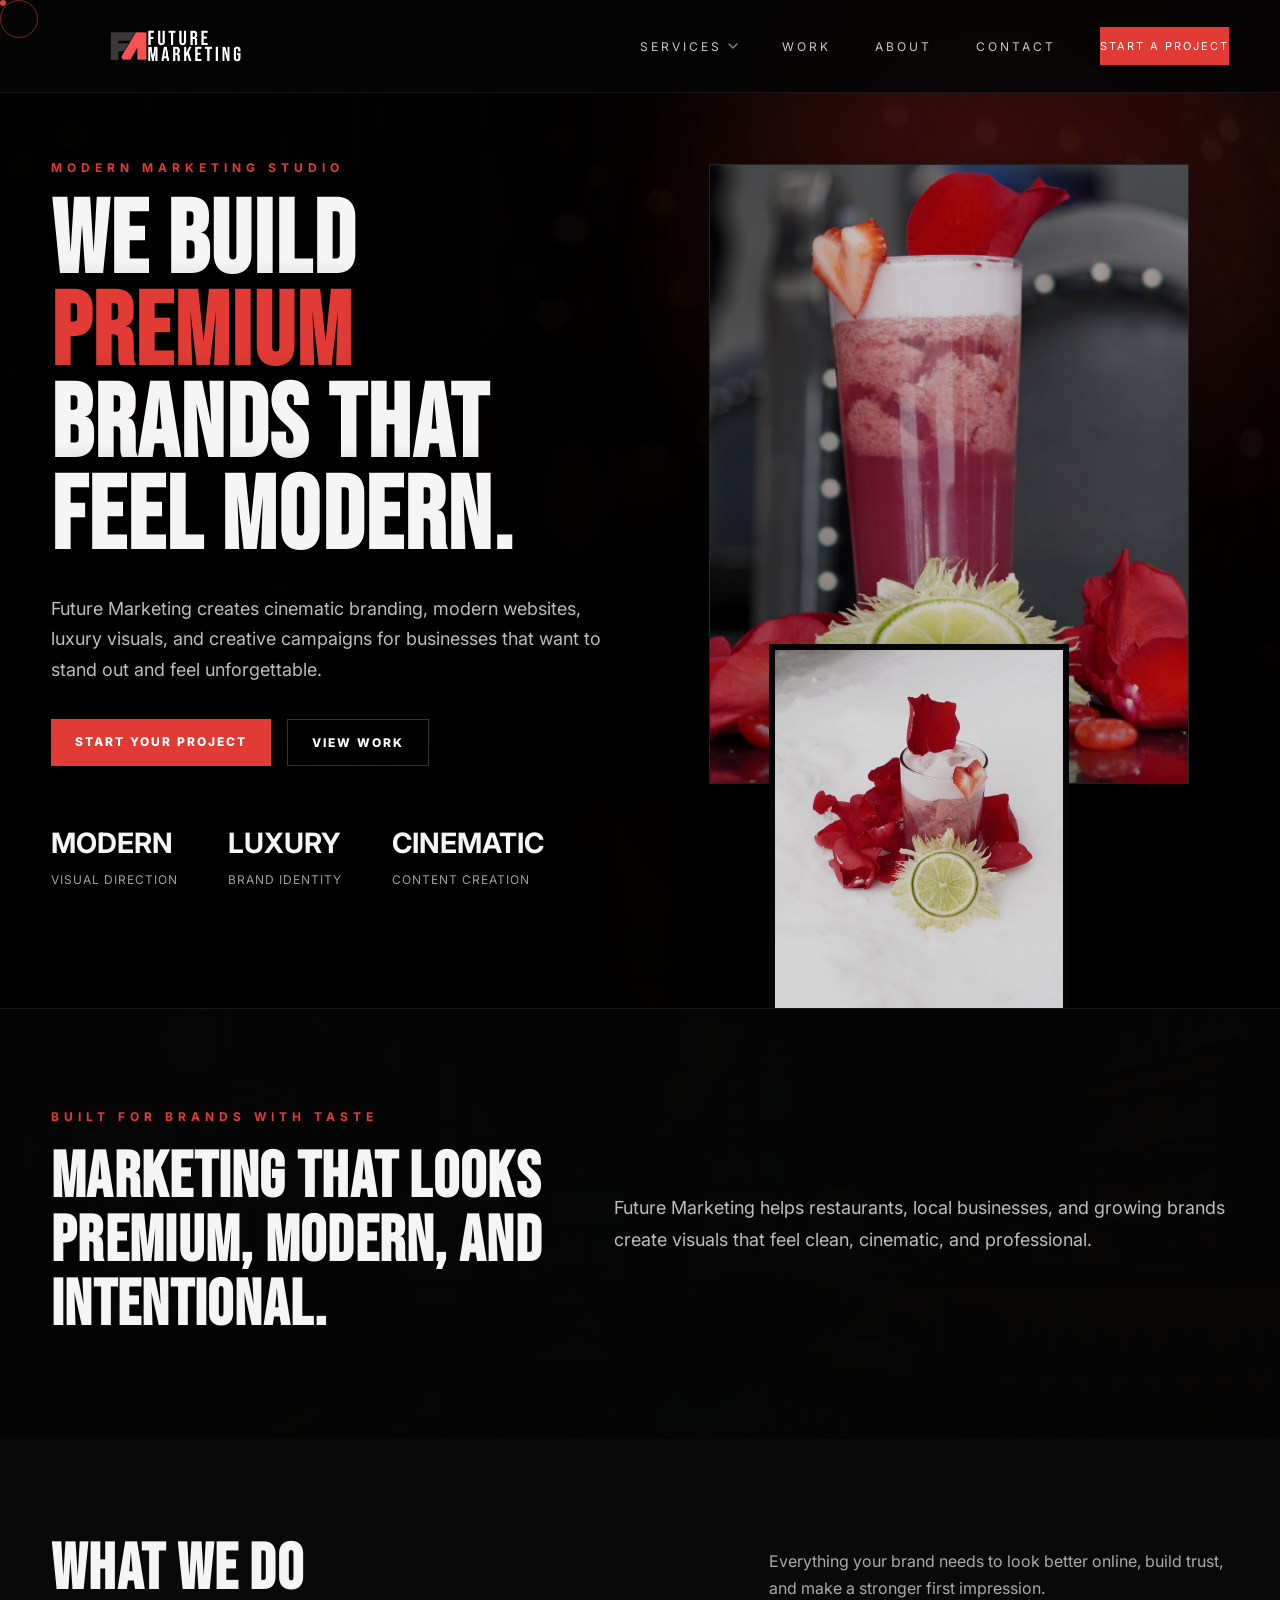
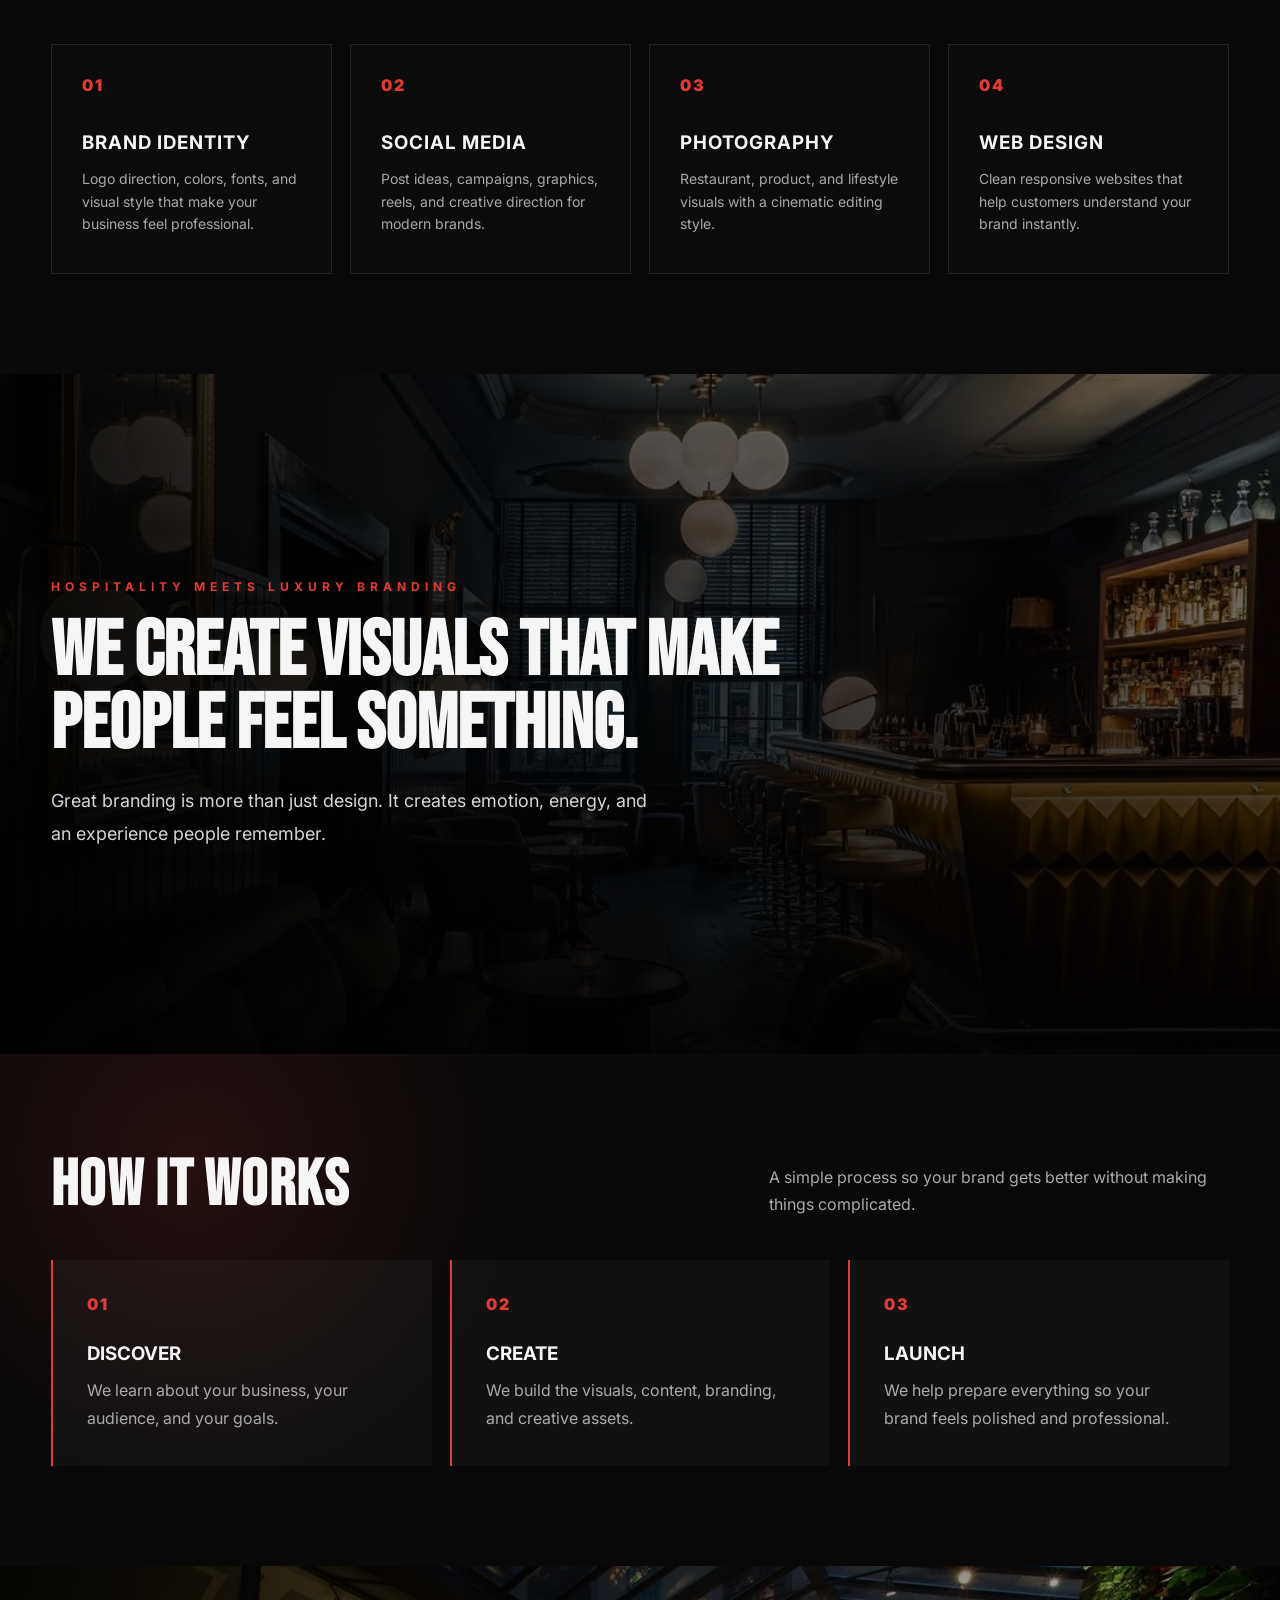
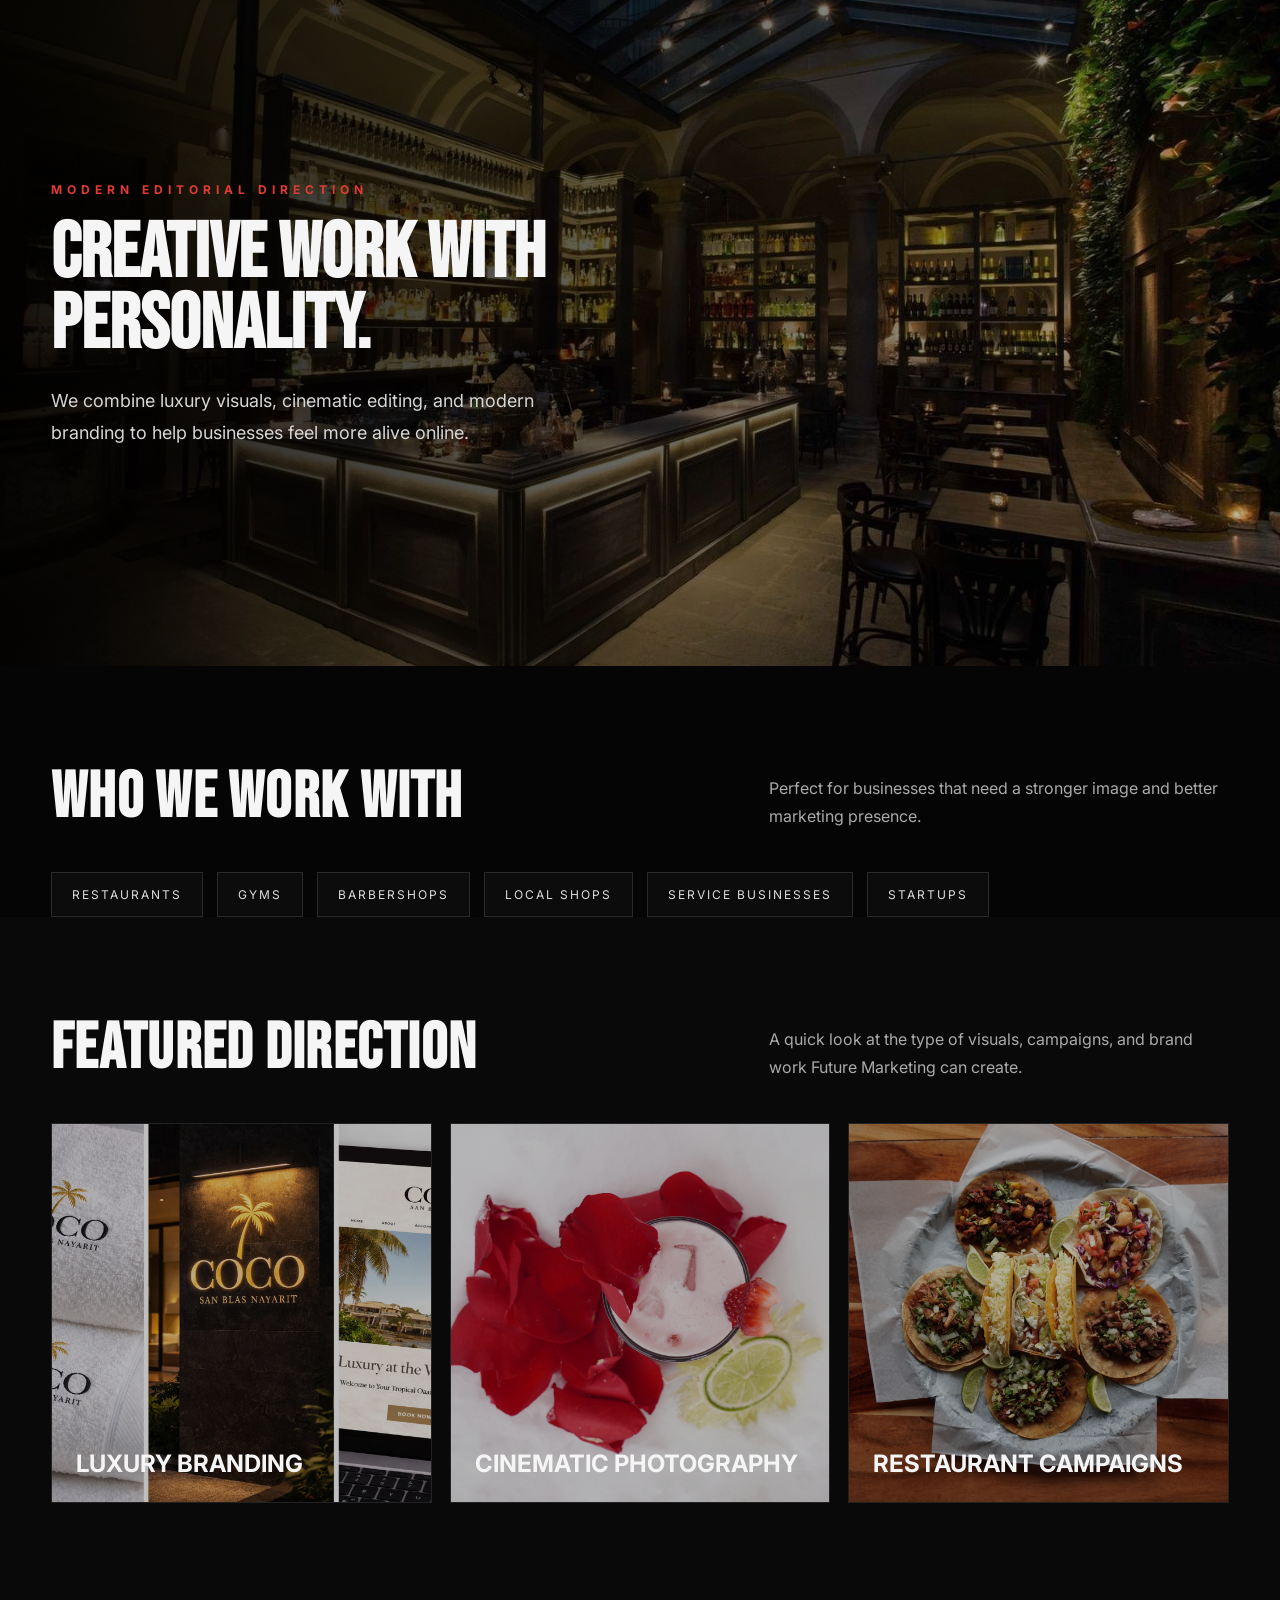
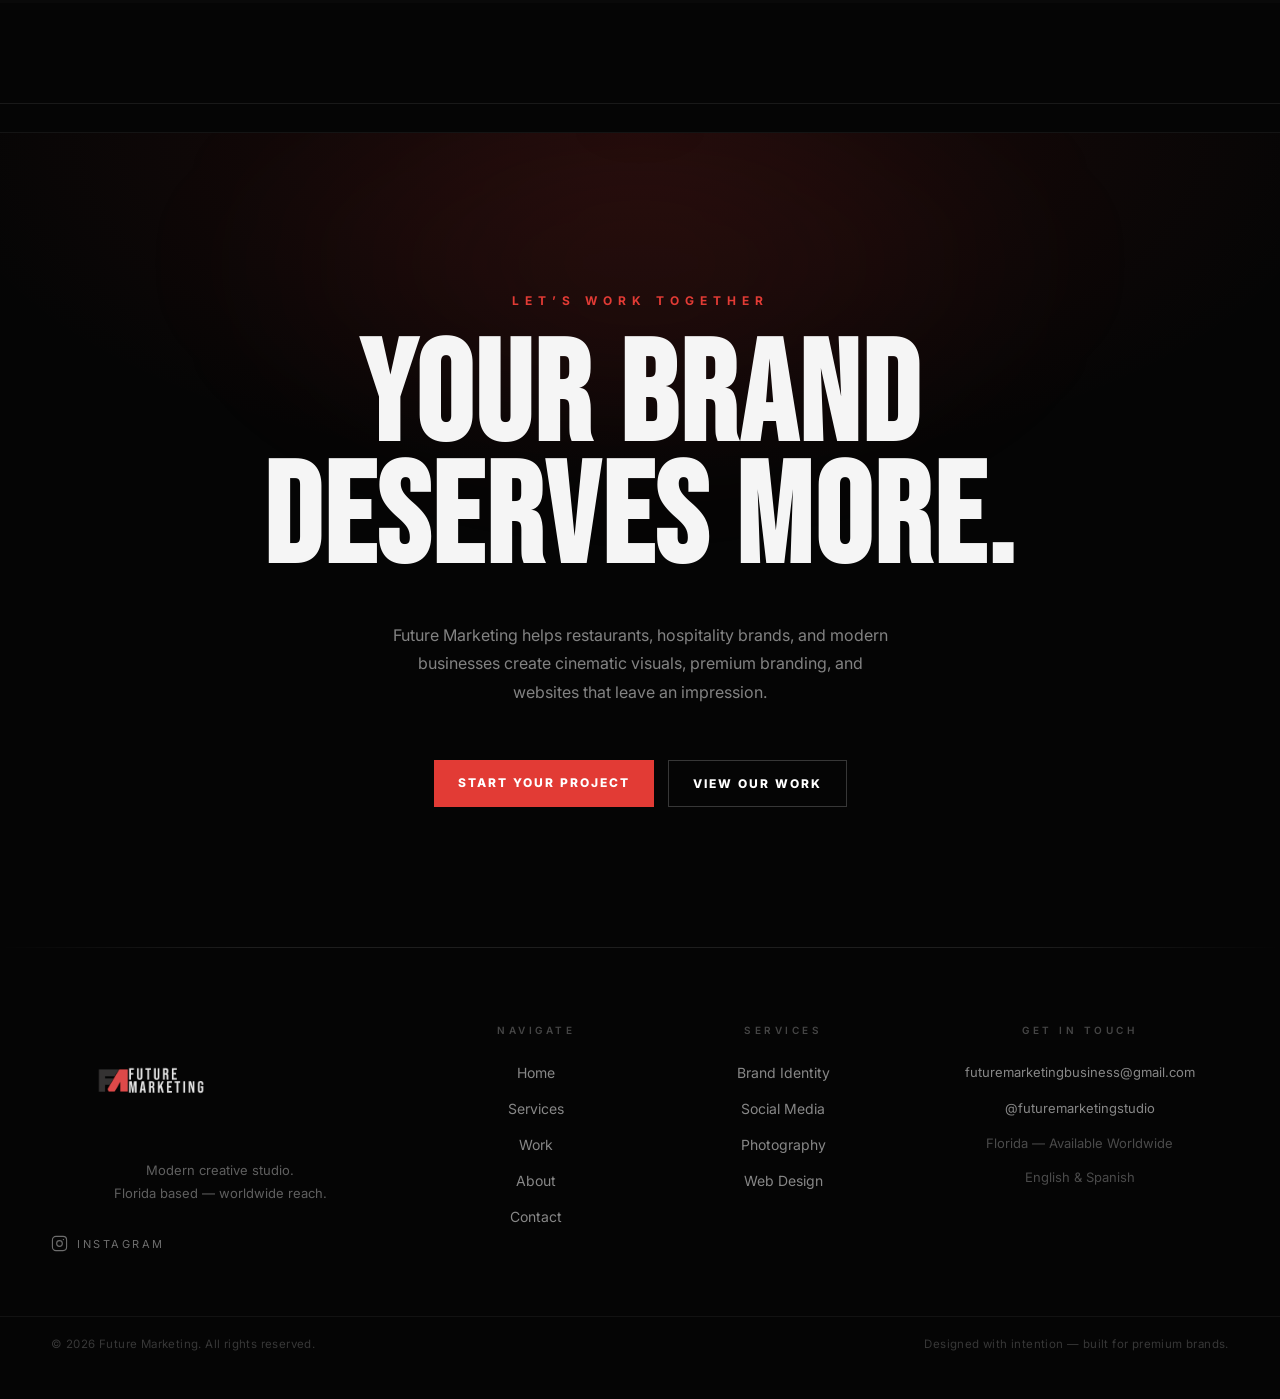
==== commit 932074c2: "Upgrade images and add campaign portfolio section - Swap editorial section bg (luxurious-2.jpeg → re" ====
--- a/index.html
+++ b/index.html
@@ -30,14 +30,8 @@
   <link rel="canonical" href="https://futuremark.studio/">
   <meta property="og:url" content="https://futuremark.studio/">
   <link rel="preload" as="image" href="assets/images/cocktail-hero.jpg">
-  <!-- Google Analytics GA4 — replace G-XXXXXXXXXX with your Measurement ID -->
-  <script async src="https://www.googletagmanager.com/gtag/js?id=G-XXXXXXXXXX"></script>
-  <script>
-    window.dataLayer = window.dataLayer || [];
-    function gtag(){dataLayer.push(arguments);}
-    gtag("js", new Date());
-    gtag("config", "G-XXXXXXXXXX");
-  </script>
+  <!-- Google Analytics GA4 — update GA_ID in analytics.js when you have your Measurement ID -->
+  <script src="analytics.js" defer></script>
 </head>
 <body>
 
@@ -159,7 +153,7 @@
       </div>
 
       <div class="floating-card small-card">
-        <img src="assets/images/hotel-coco-shirt.jpg" alt="Hotel Coco luxury brand identity">
+        <img src="assets/images/cocktail-snow.jpg" alt="Editorial cocktail photography — rose petals in snow">
       </div>
 
     </div>
@@ -337,7 +331,7 @@
 
   <div class="editorial-overlay"></div>
 
-  <img src="assets/images/luxurious-2.jpeg" alt="Editorial visuals" loading="lazy">
+  <img src="assets/images/restauranthero.jpeg" alt="Luxury hospitality interior — editorial direction" loading="lazy">
 
   <div class="editorial-content container">
 
--- a/style.css
+++ b/style.css
@@ -1870,6 +1870,53 @@
   }
 }
 
+.campaigns-section {
+  padding: 120px 0;
+  background: #090909;
+}
+
+.campaigns-section .section-header {
+  margin-bottom: 60px;
+}
+
+.campaigns-grid {
+  display: grid;
+  grid-template-columns: repeat(5, 1fr);
+  gap: 12px;
+}
+
+.campaign-card {
+  aspect-ratio: 4 / 5;
+  overflow: hidden;
+  background: #111;
+  border: 1px solid rgba(255,255,255,0.07);
+}
+
+.campaign-card img {
+  width: 100%;
+  height: 100%;
+  object-fit: cover;
+  transition: transform 0.5s ease;
+  display: block;
+}
+
+.campaign-card:hover img {
+  transform: scale(1.04);
+}
+
+@media (max-width: 1100px) {
+  .campaigns-grid {
+    grid-template-columns: repeat(3, 1fr);
+  }
+}
+
+@media (max-width: 600px) {
+  .campaigns-grid {
+    grid-template-columns: repeat(2, 1fr);
+    gap: 8px;
+  }
+}
+
 .gallery-section{
   padding: 120px 0;
 }
@@ -2554,3 +2601,15 @@
   }
 }
 
+/* ── Honeypot field — visually hidden from humans, bots fill it ── */
+.hp-field {
+  position: absolute;
+  left: -9999px;
+  width: 1px;
+  height: 1px;
+  overflow: hidden;
+  opacity: 0;
+  pointer-events: none;
+  tab-size: 0;
+}
+
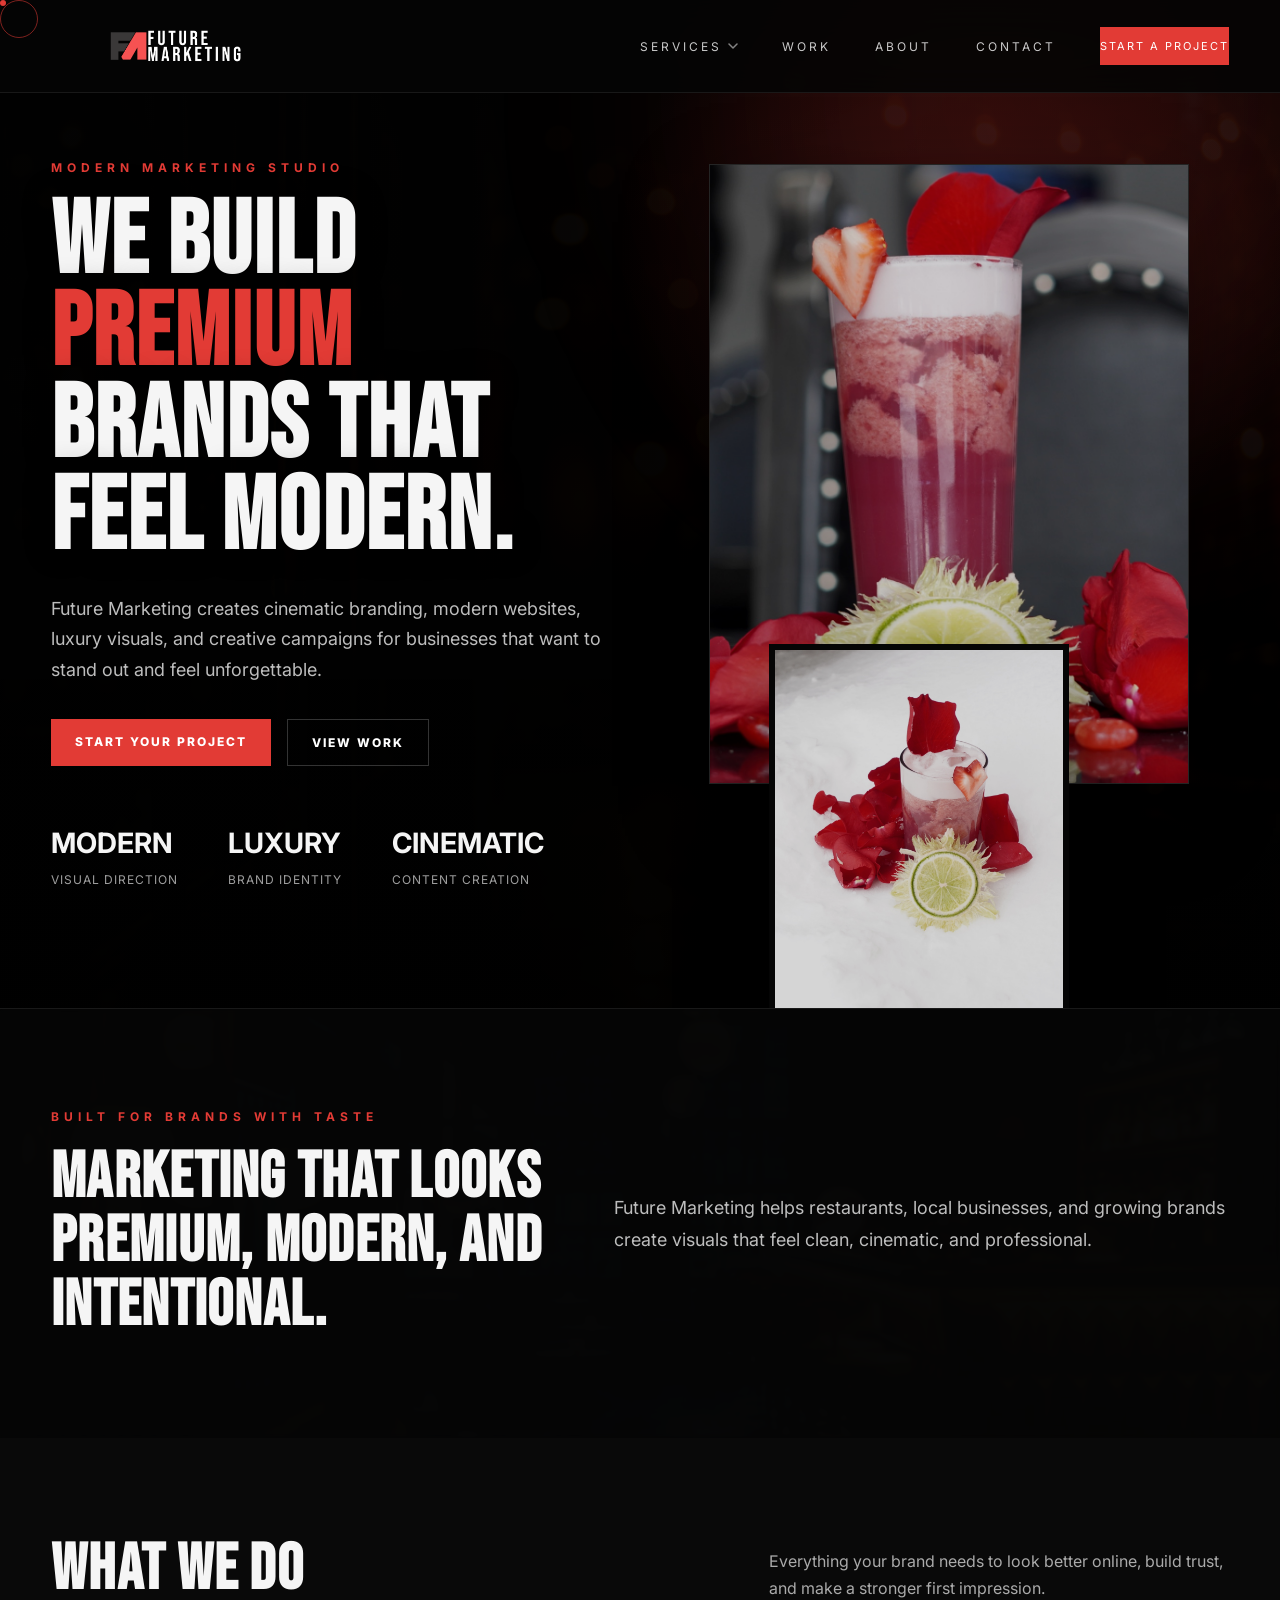
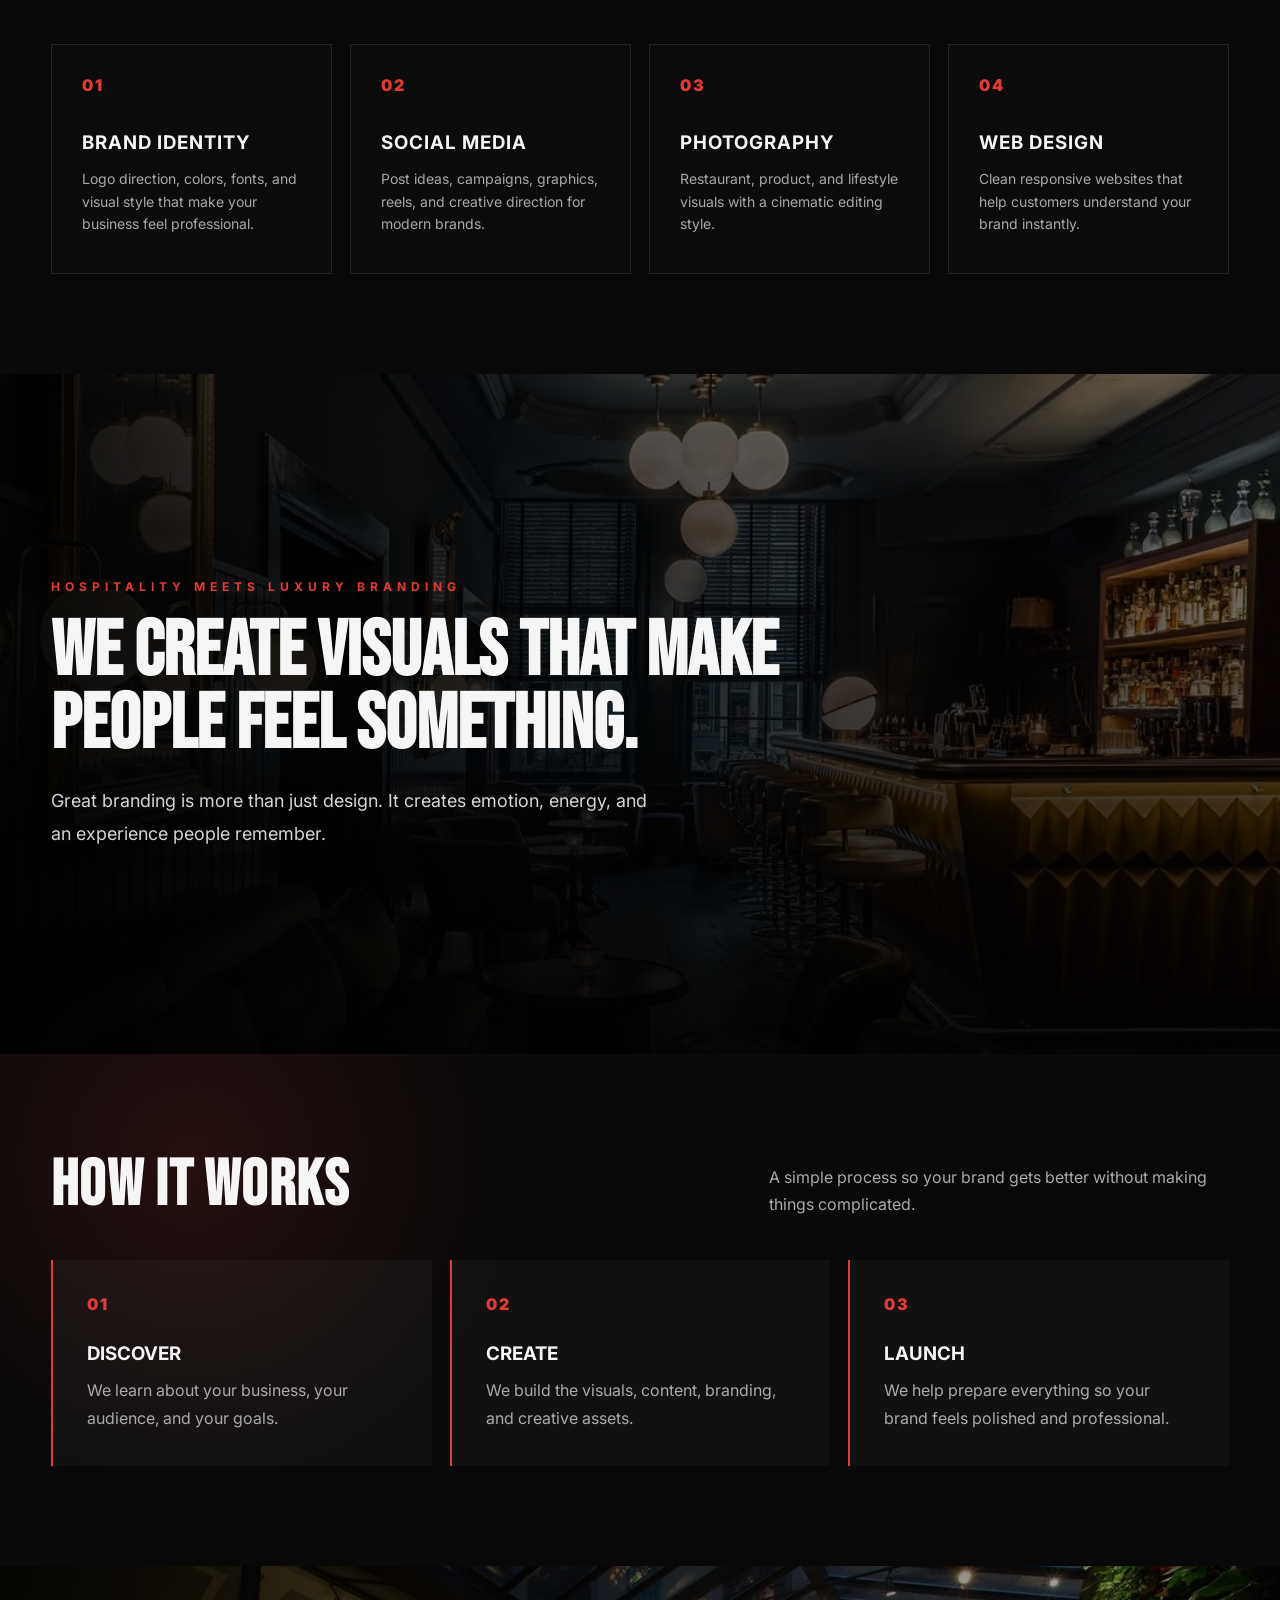
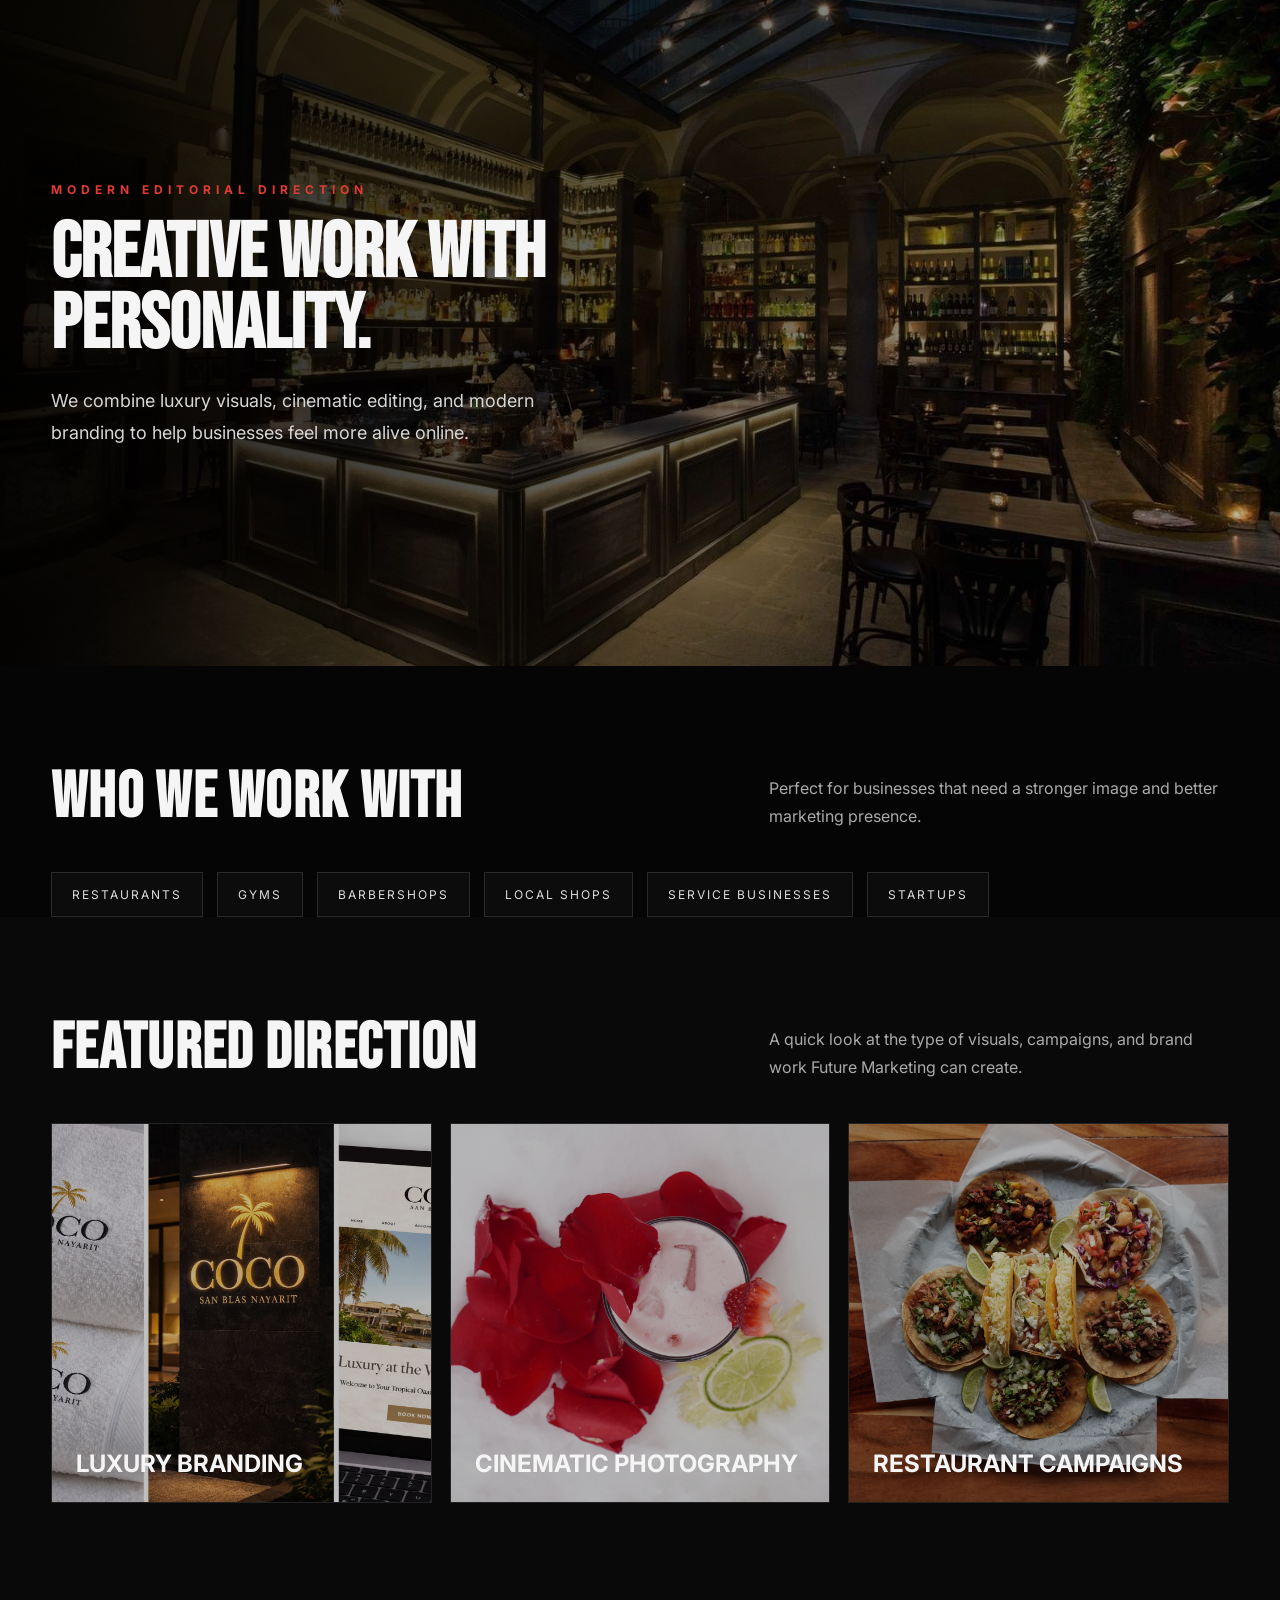
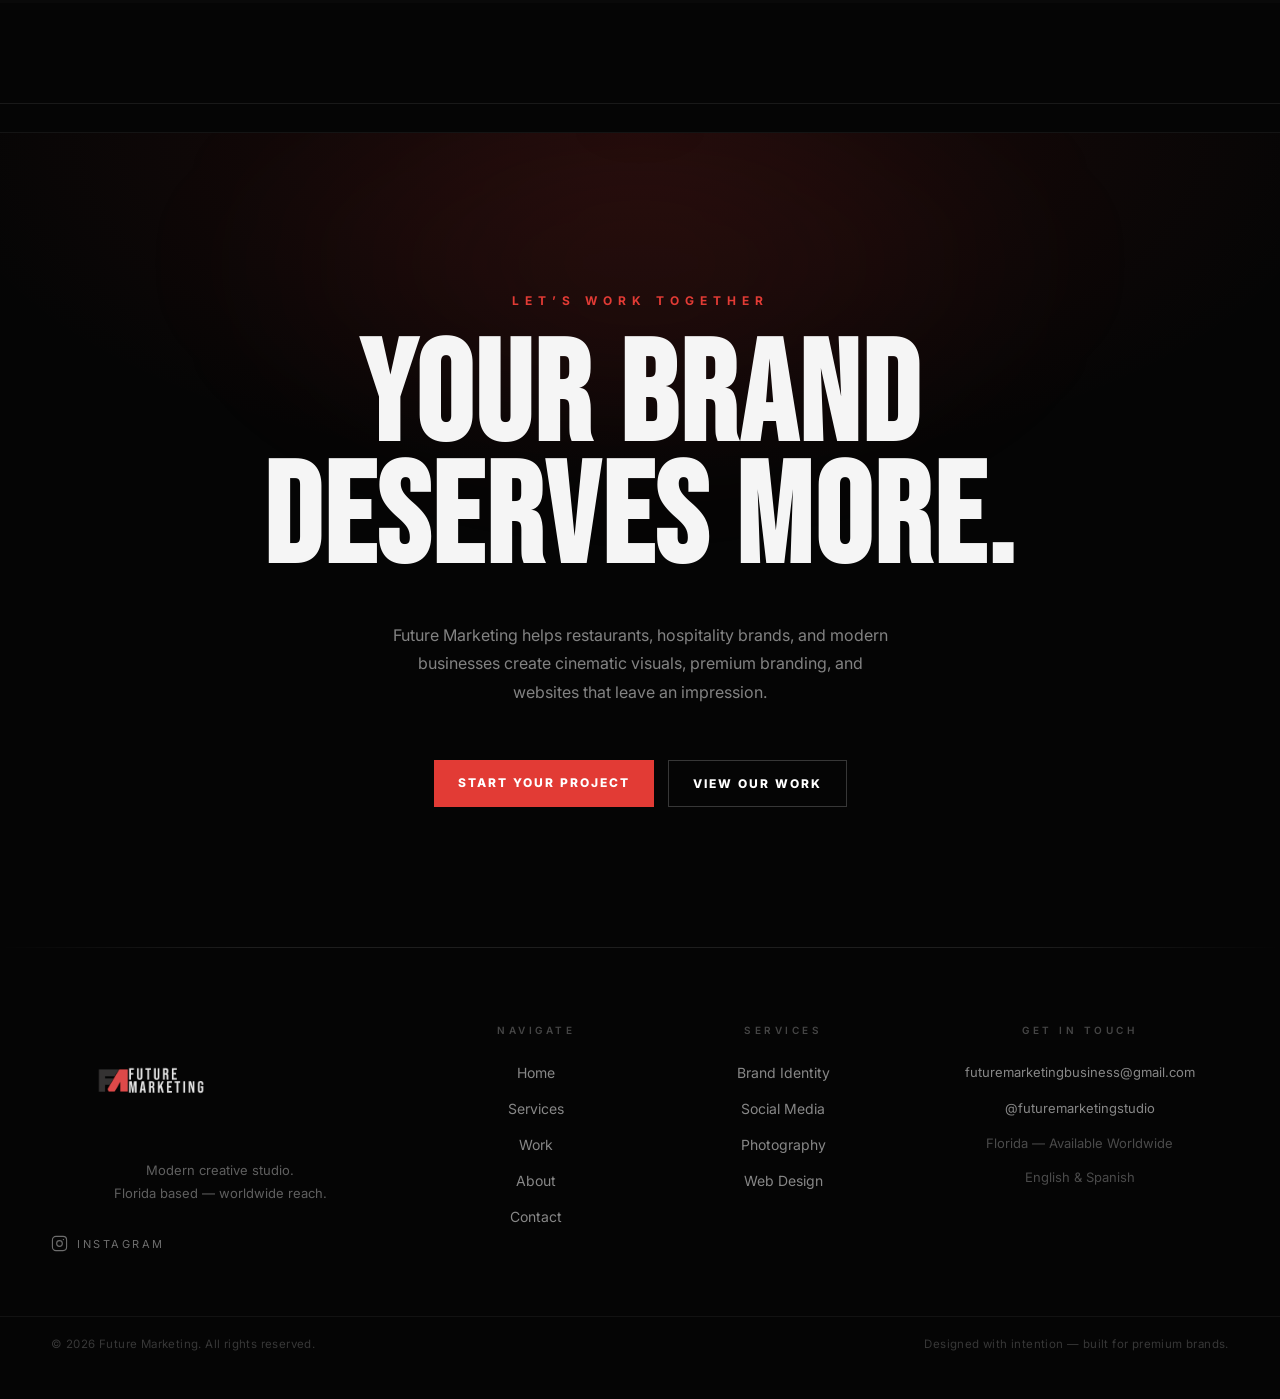
==== commit f57ab96b: "Fix footer mobile: center logo, 2-col nav grid on iPhone, cache bust v6 across all pages Co-Authored" ====
--- a/index.html
+++ b/index.html
@@ -20,7 +20,7 @@
   <link rel="preconnect" href="https://fonts.googleapis.com">
   <link rel="preconnect" href="https://fonts.gstatic.com" crossorigin>
   <link href="https://fonts.googleapis.com/css2?family=Bebas+Neue&family=Inter:wght@300;400;500;600;700;800&display=swap" rel="stylesheet">
-  <link rel="stylesheet" href="style.css" />
+  <link rel="stylesheet" href="style.css?v=6" />
   <link rel="icon" type="image/png" sizes="32x32" href="assets/images/imresizer-favicon.png">
   <link rel="icon" type="image/png" sizes="512x512" href="assets/images/favicon.png">
   <link rel="apple-touch-icon" sizes="180x180" href="assets/images/whitelogo.png">
--- a/style.css
+++ b/style.css
@@ -1477,18 +1477,18 @@
 .portfolio-stack {
   display: flex;
   flex-direction: column;
-  gap: 150px;
+  gap: clamp(72px, 11vw, 120px);
 }
 
 .portfolio-project {
   display: grid;
-  grid-template-columns: 0.85fr 1.15fr;
-  gap: 80px;
+  grid-template-columns: 1fr 1.1fr;
+  gap: clamp(40px, 6vw, 80px);
   align-items: center;
 }
 
 .portfolio-project.reverse {
-  grid-template-columns: 1.15fr 0.85fr;
+  grid-template-columns: 1.1fr 1fr;
 }
 
 .portfolio-project.reverse .project-content {
@@ -1500,44 +1500,52 @@
 }
 
 .project-content h2 {
-  font-size: clamp(48px, 6vw, 88px);
-  line-height: 0.92;
+  font-size: clamp(42px, 5.5vw, 80px);
+  line-height: 0.94;
   letter-spacing: 0.02em;
   text-transform: uppercase;
-  margin-bottom: 24px;
+  margin-bottom: 20px;
 }
 
 .project-content p {
   color: #bdbdbd;
-  font-size: 18px;
+  font-size: clamp(15px, 1.4vw, 17px);
   line-height: 1.8;
-  max-width: 560px;
-  margin-bottom: 34px;
+  max-width: 520px;
+  margin-bottom: 30px;
 }
 
 .project-image {
   position: relative;
   overflow: visible;
+  max-height: 520px;
 }
 
 .project-image img {
   width: 100%;
+  max-height: 520px;
   display: block;
   object-fit: contain;
+  object-position: center top;
   filter: brightness(0.92) contrast(1.05);
-  box-shadow: 0 40px 90px rgba(0,0,0,0.45);
-  transition: 0.35s ease;
+  box-shadow:
+    0 24px 60px rgba(0,0,0,0.5),
+    0 4px 16px rgba(0,0,0,0.3);
+  transition: transform 0.4s ease, box-shadow 0.4s ease;
 }
 
 .project-image:hover img {
-  transform: translateY(-8px);
+  transform: translateY(-6px);
+  box-shadow:
+    0 36px 80px rgba(0,0,0,0.55),
+    0 6px 20px rgba(0,0,0,0.35);
 }
 
 .project-image::before {
   content: "";
   position: absolute;
   inset: -40px;
-  background: radial-gradient(circle at center, rgba(226,59,53,0.12), transparent 55%);
+  background: radial-gradient(circle at center, rgba(226,59,53,0.10), transparent 55%);
   z-index: -1;
 }
 
@@ -1545,7 +1553,7 @@
   .portfolio-project,
   .portfolio-project.reverse {
     grid-template-columns: 1fr;
-    gap: 40px;
+    gap: 32px;
   }
 
   .portfolio-project.reverse .project-content,
@@ -1554,12 +1562,49 @@
   }
 
   .portfolio-stack {
-    gap: 90px;
+    gap: clamp(60px, 14vw, 90px);
   }
 
   .project-content h2 {
-    font-size: clamp(42px, 12vw, 64px);
+    font-size: clamp(38px, 11vw, 60px);
     letter-spacing: 0.01em;
+  }
+
+  .project-image {
+    max-height: 380px;
+  }
+
+  .project-image img {
+    max-height: 380px;
+  }
+}
+
+@media (max-width: 768px) {
+  .portfolio-section {
+    padding: 52px 0;
+  }
+
+  .portfolio-stack {
+    gap: 44px;
+  }
+
+  .project-image {
+    max-height: 220px;
+  }
+
+  .project-image img {
+    max-height: 220px;
+    object-fit: cover;
+    object-position: center;
+  }
+
+  .project-content h2 {
+    font-size: clamp(30px, 8vw, 44px);
+  }
+
+  .project-content p {
+    font-size: 14px;
+    margin-bottom: 20px;
   }
 }
 
@@ -1871,22 +1916,32 @@
 }
 
 .campaigns-section {
-  padding: 120px 0;
+  padding: clamp(72px, 10vw, 120px) 0;
   background: #090909;
+  border-top: 1px solid rgba(255,255,255,0.05);
 }
 
 .campaigns-section .section-header {
-  margin-bottom: 60px;
+  margin-bottom: clamp(36px, 4vw, 56px);
+}
+
+.campaigns-section .section-header p {
+  max-width: 420px;
+  font-size: clamp(14px, 1.4vw, 16px);
+  line-height: 1.75;
+  color: rgba(255,255,255,0.5);
+  align-self: flex-end;
 }
 
 .campaigns-grid {
   display: grid;
   grid-template-columns: repeat(5, 1fr);
-  gap: 12px;
+  gap: clamp(6px, 0.8vw, 12px);
 }
 
 .campaign-card {
-  aspect-ratio: 4 / 5;
+  position: relative;
+  height: clamp(160px, 15vw, 230px);
   overflow: hidden;
   background: #111;
   border: 1px solid rgba(255,255,255,0.07);
@@ -1896,75 +1951,137 @@
   width: 100%;
   height: 100%;
   object-fit: cover;
-  transition: transform 0.5s ease;
+  object-position: center top;
+  transition: transform 0.55s ease;
   display: block;
 }
 
 .campaign-card:hover img {
-  transform: scale(1.04);
+  transform: scale(1.05);
+}
+
+.campaign-label {
+  position: absolute;
+  bottom: 0;
+  left: 0;
+  right: 0;
+  padding: 32px 14px 14px;
+  background: linear-gradient(to top, rgba(0,0,0,0.7), transparent);
+  color: rgba(255,255,255,0.7);
+  font-size: 10px;
+  letter-spacing: 2.5px;
+  text-transform: uppercase;
+  font-weight: 600;
+  opacity: 0;
+  transition: opacity 0.3s ease;
+}
+
+.campaign-card:hover .campaign-label {
+  opacity: 1;
 }
 
 @media (max-width: 1100px) {
   .campaigns-grid {
     grid-template-columns: repeat(3, 1fr);
-  }
-}
-
-@media (max-width: 600px) {
+    gap: clamp(6px, 1vw, 12px);
+  }
+  .campaign-card {
+    height: clamp(150px, 20vw, 240px);
+  }
+}
+
+@media (max-width: 640px) {
   .campaigns-grid {
     grid-template-columns: repeat(2, 1fr);
     gap: 8px;
   }
-}
-
-.gallery-section{
-  padding: 120px 0;
-}
-
-.gallery-grid{
+  .campaign-card {
+    height: clamp(130px, 34vw, 200px);
+  }
+  .campaign-card:last-child {
+    grid-column: 1 / -1;
+    height: clamp(120px, 28vw, 170px);
+  }
+}
+
+.gallery-section {
+  padding: clamp(72px, 10vw, 120px) 0;
+  background: #050505;
+  border-top: 1px solid rgba(255,255,255,0.05);
+}
+
+.gallery-grid {
   display: grid;
   grid-template-columns: repeat(12, 1fr);
-  gap: 18px;
-}
-
-.gallery-item{
+  grid-auto-rows: clamp(130px, 13vw, 190px);
+  gap: clamp(6px, 1vw, 14px);
+}
+
+.gallery-item {
   grid-column: span 4;
   overflow: hidden;
   background: #111;
-}
-
-.gallery-item img{
+  border: 1px solid rgba(255,255,255,0.05);
+}
+
+.gallery-item img {
   width: 100%;
   height: 100%;
   object-fit: cover;
-  transition: 0.5s ease;
-}
-
-.gallery-item:hover img{
-  transform: scale(1.04);
-}
-
-.gallery-item.tall{
+  transition: transform 0.5s ease, filter 0.5s ease;
+  filter: brightness(0.88) contrast(1.04);
+}
+
+.gallery-item:hover img {
+  transform: scale(1.05);
+  filter: brightness(1) contrast(1.04);
+}
+
+.gallery-item.tall {
   grid-row: span 2;
 }
 
-.gallery-item.wide{
+.gallery-item.wide {
   grid-column: span 8;
 }
 
-@media(max-width: 768px){
-
-  .gallery-grid{
-    grid-template-columns: 1fr;
+@media (max-width: 900px) {
+  .gallery-grid {
+    grid-template-columns: repeat(6, 1fr);
+    grid-auto-rows: clamp(120px, 22vw, 200px);
+  }
+
+  .gallery-item {
+    grid-column: span 3;
+  }
+
+  .gallery-item.wide {
+    grid-column: span 6;
+  }
+
+  .gallery-item.tall {
+    grid-row: span 1;
+    grid-column: span 3;
+  }
+}
+
+@media (max-width: 600px) {
+  .gallery-grid {
+    grid-template-columns: 1fr 1fr;
+    grid-auto-rows: clamp(110px, 32vw, 170px);
+    gap: 6px;
   }
 
   .gallery-item,
   .gallery-item.wide,
-  .gallery-item.tall{
+  .gallery-item.tall {
     grid-column: auto;
     grid-row: auto;
   }
 
+  .gallery-item.wide {
+    grid-column: 1 / -1;
+  }
 }
 
 .simple-footer {
@@ -2152,6 +2269,20 @@
    NAVIGATION — Premium Redesign
 ═══════════════════════════════════════════════════════ */
 
+/* ── NAV TABLET — tighten gap before hamburger kicks in ── */
+
+@media (min-width: 769px) and (max-width: 1080px) {
+  .nav-links {
+    gap: clamp(18px, 2.8vw, 36px);
+    font-size: 11px;
+    letter-spacing: 2px;
+  }
+
+  .nav-cta {
+    padding: 9px 16px;
+  }
+}
+
 /* ── NAV CTA BUTTON ── */
 
 .nav-cta {
@@ -2585,13 +2716,39 @@
     text-align: center;
   }
 
+  /* 2-col grid: brand spans full width on top, nav cols sit 2-per-row */
   .footer-grid {
-    grid-template-columns: 1fr;
-    gap: 36px;
-  }
-
+    grid-template-columns: 1fr 1fr;
+    gap: 36px 20px;
+  }
+
+  /* Brand col: full width + centered */
   .footer-brand-col {
-    grid-column: auto;
+    grid-column: 1 / -1;
+    align-items: center;
+    text-align: center;
+  }
+
+  .footer-tagline {
+    text-align: center;
+  }
+
+  .footer-socials {
+    justify-content: center;
+  }
+
+  /* Get In Touch has long email — let it span full width */
+  .footer-nav-col:last-child {
+    grid-column: 1 / -1;
+    align-items: center;
+  }
+
+  .footer-nav-col:last-child .footer-links {
+    align-items: center;
+  }
+
+  .footer-nav-col:last-child .footer-links li a:hover {
+    transform: none;
   }
 
   .footer-bottom-inner {
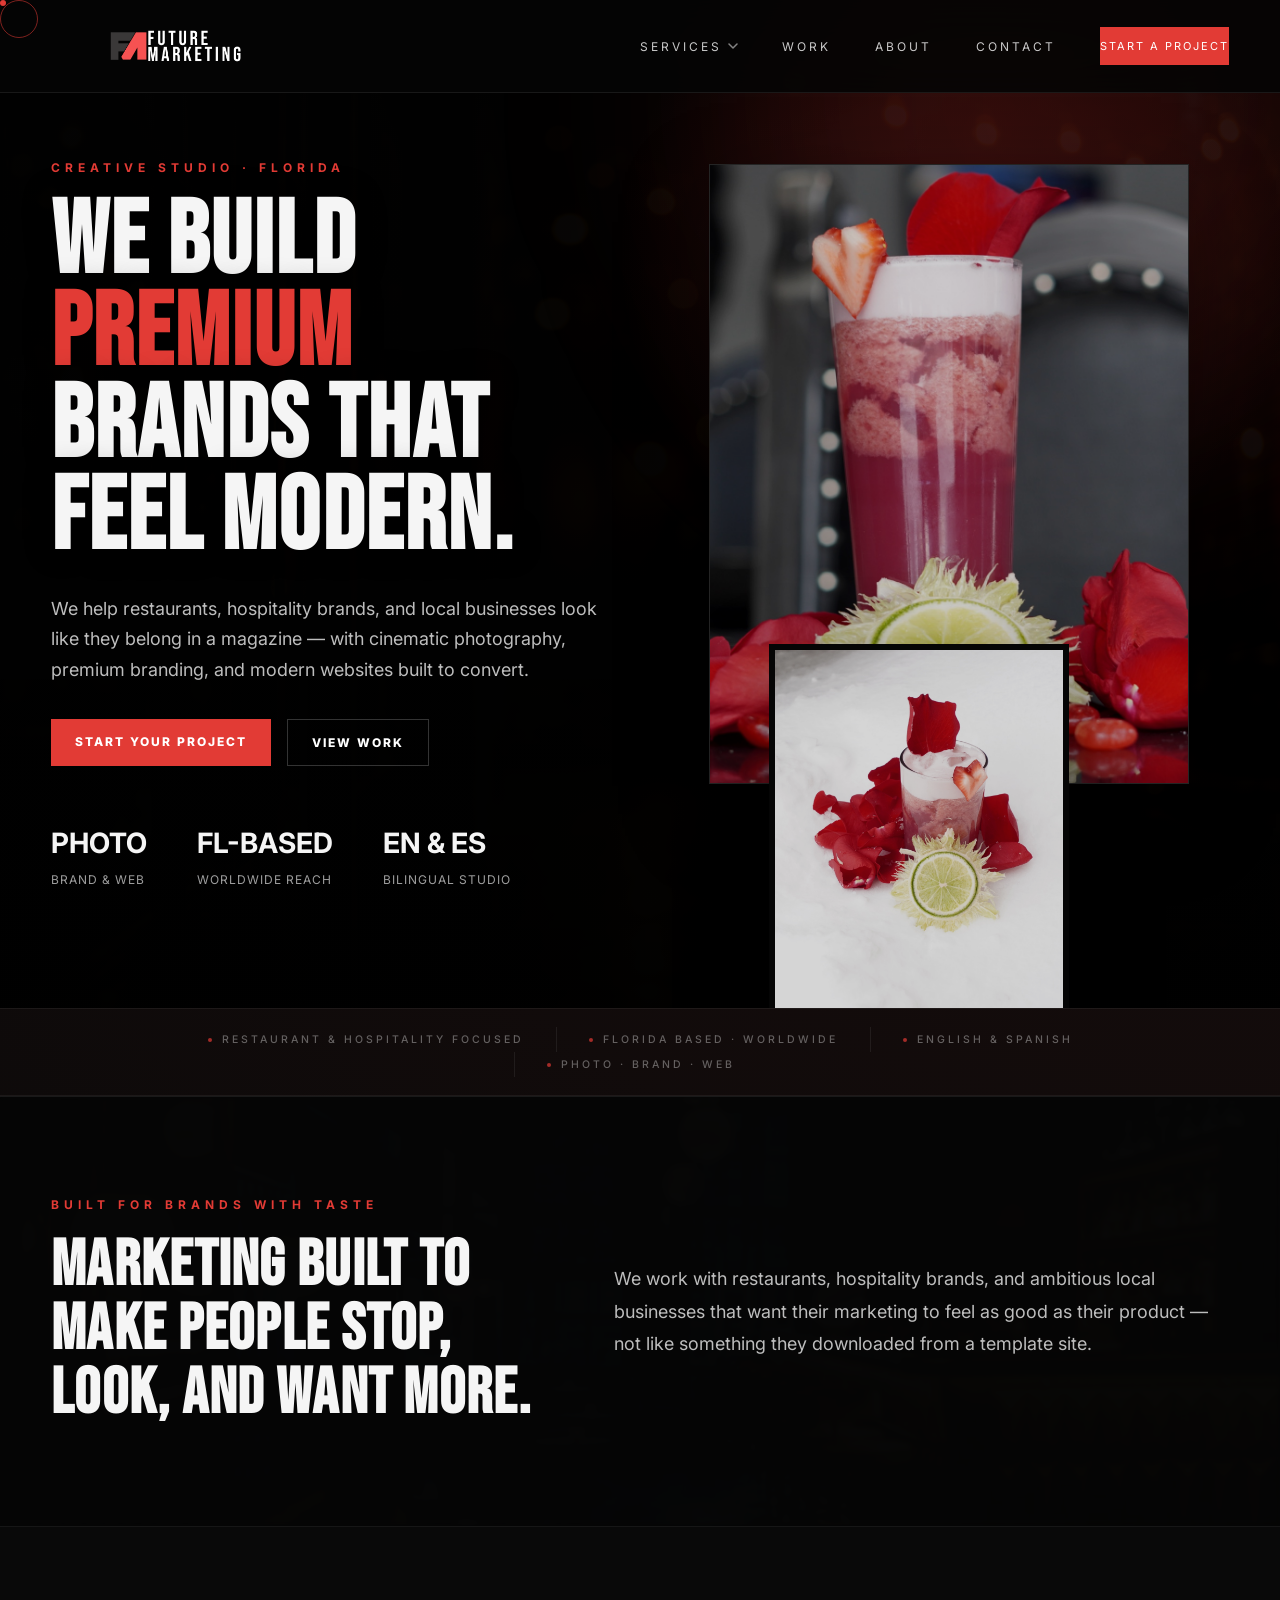
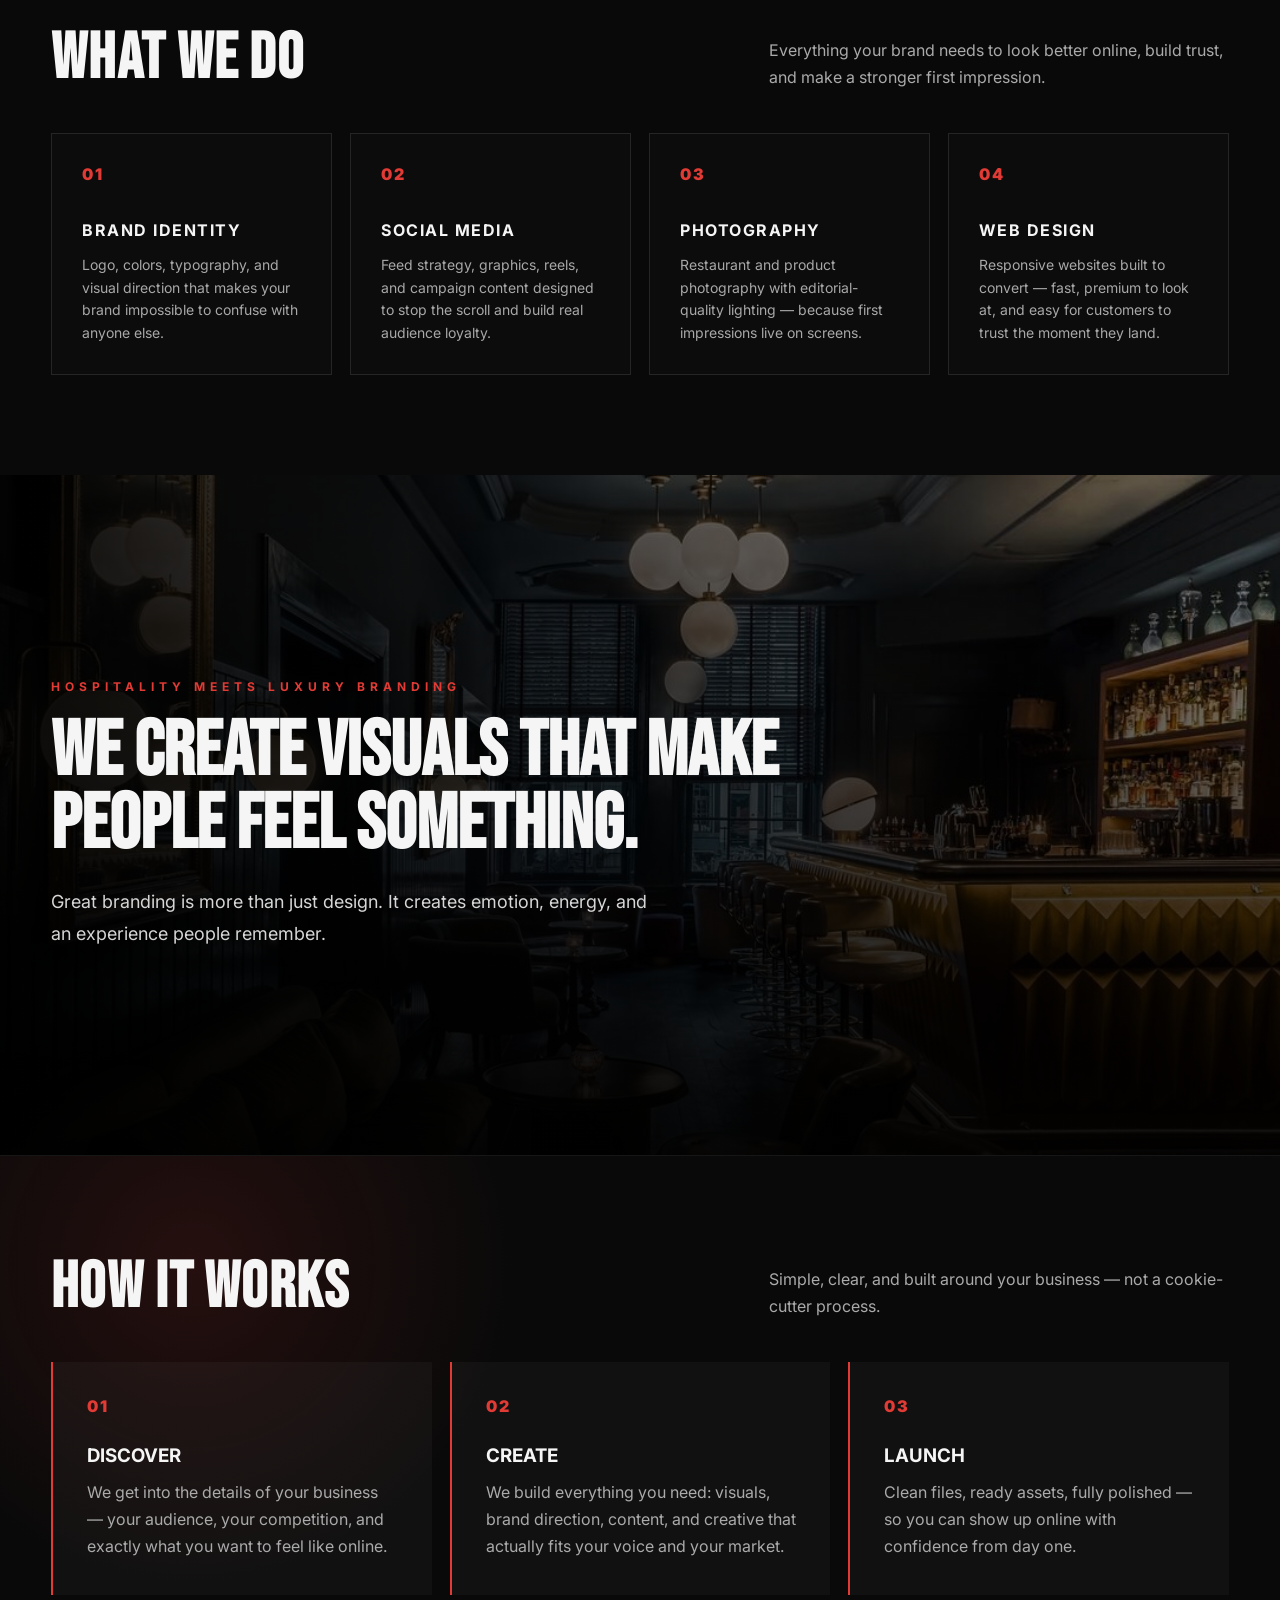
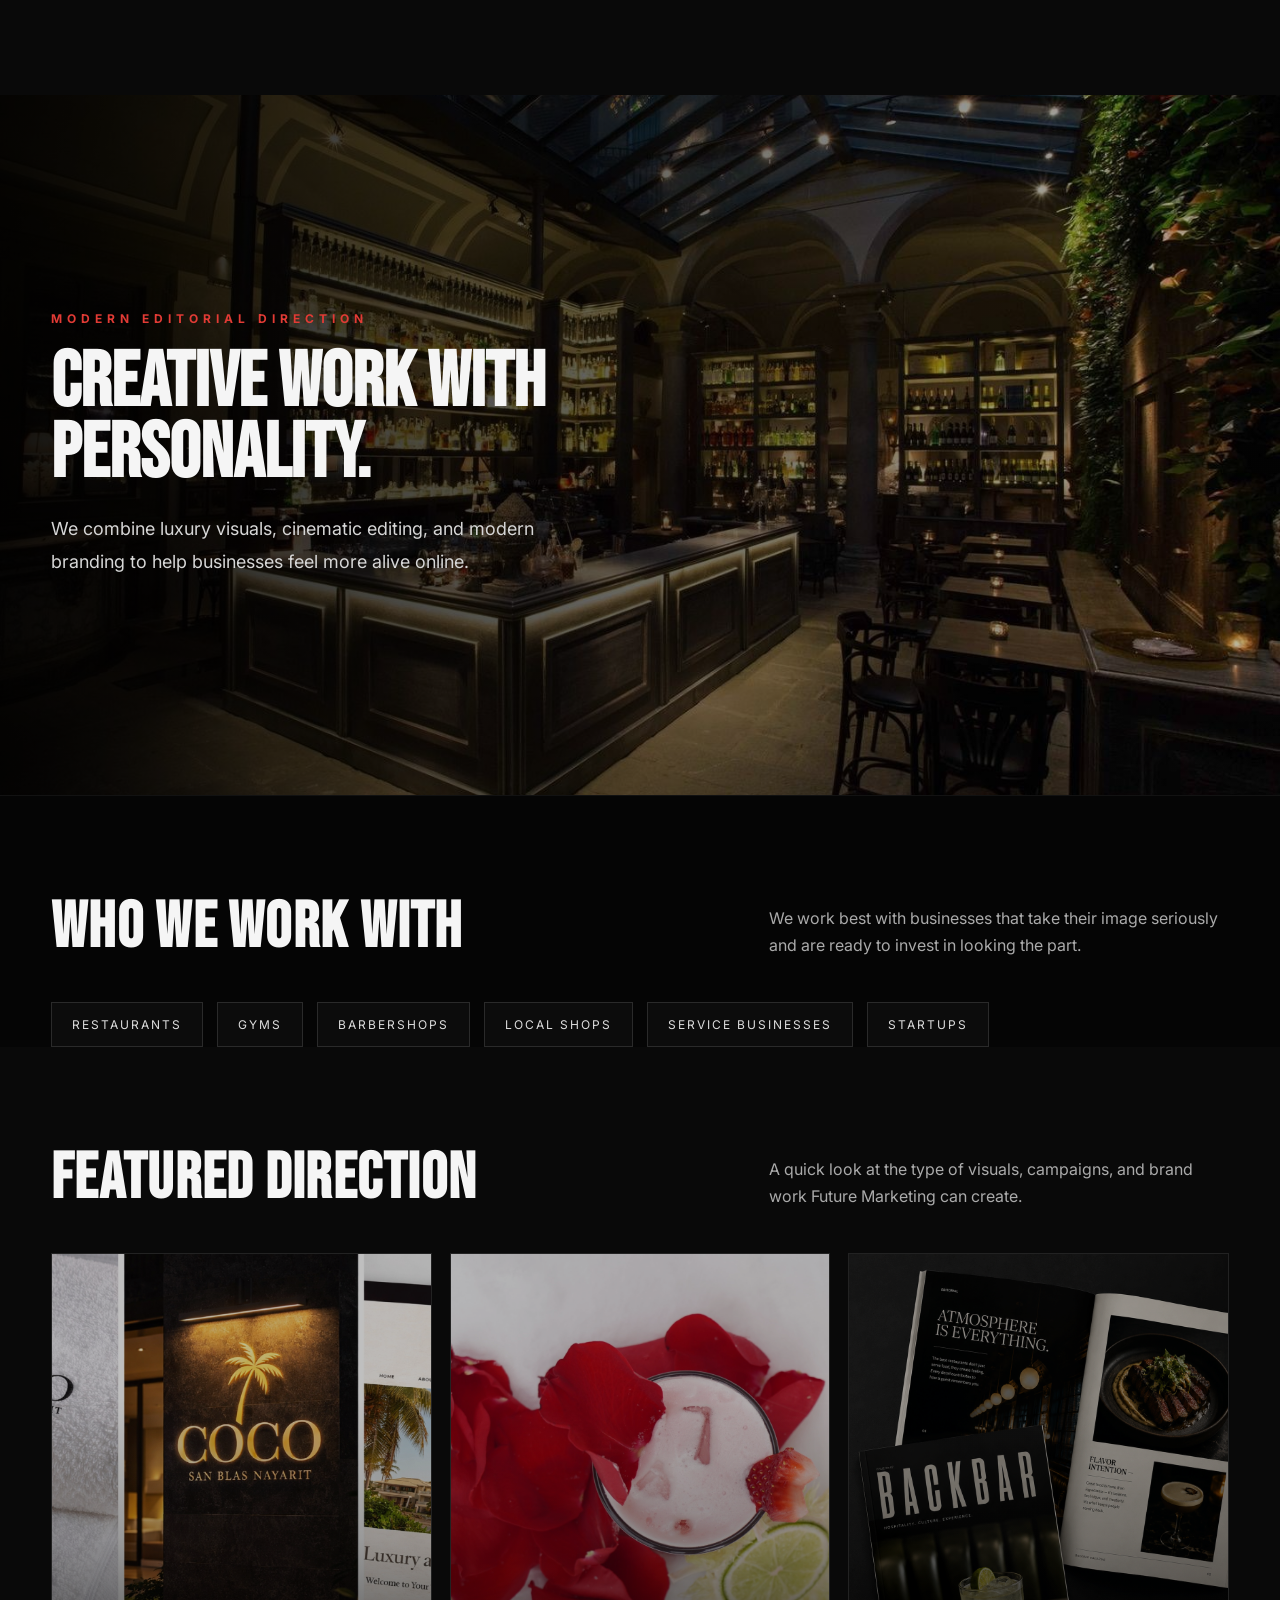
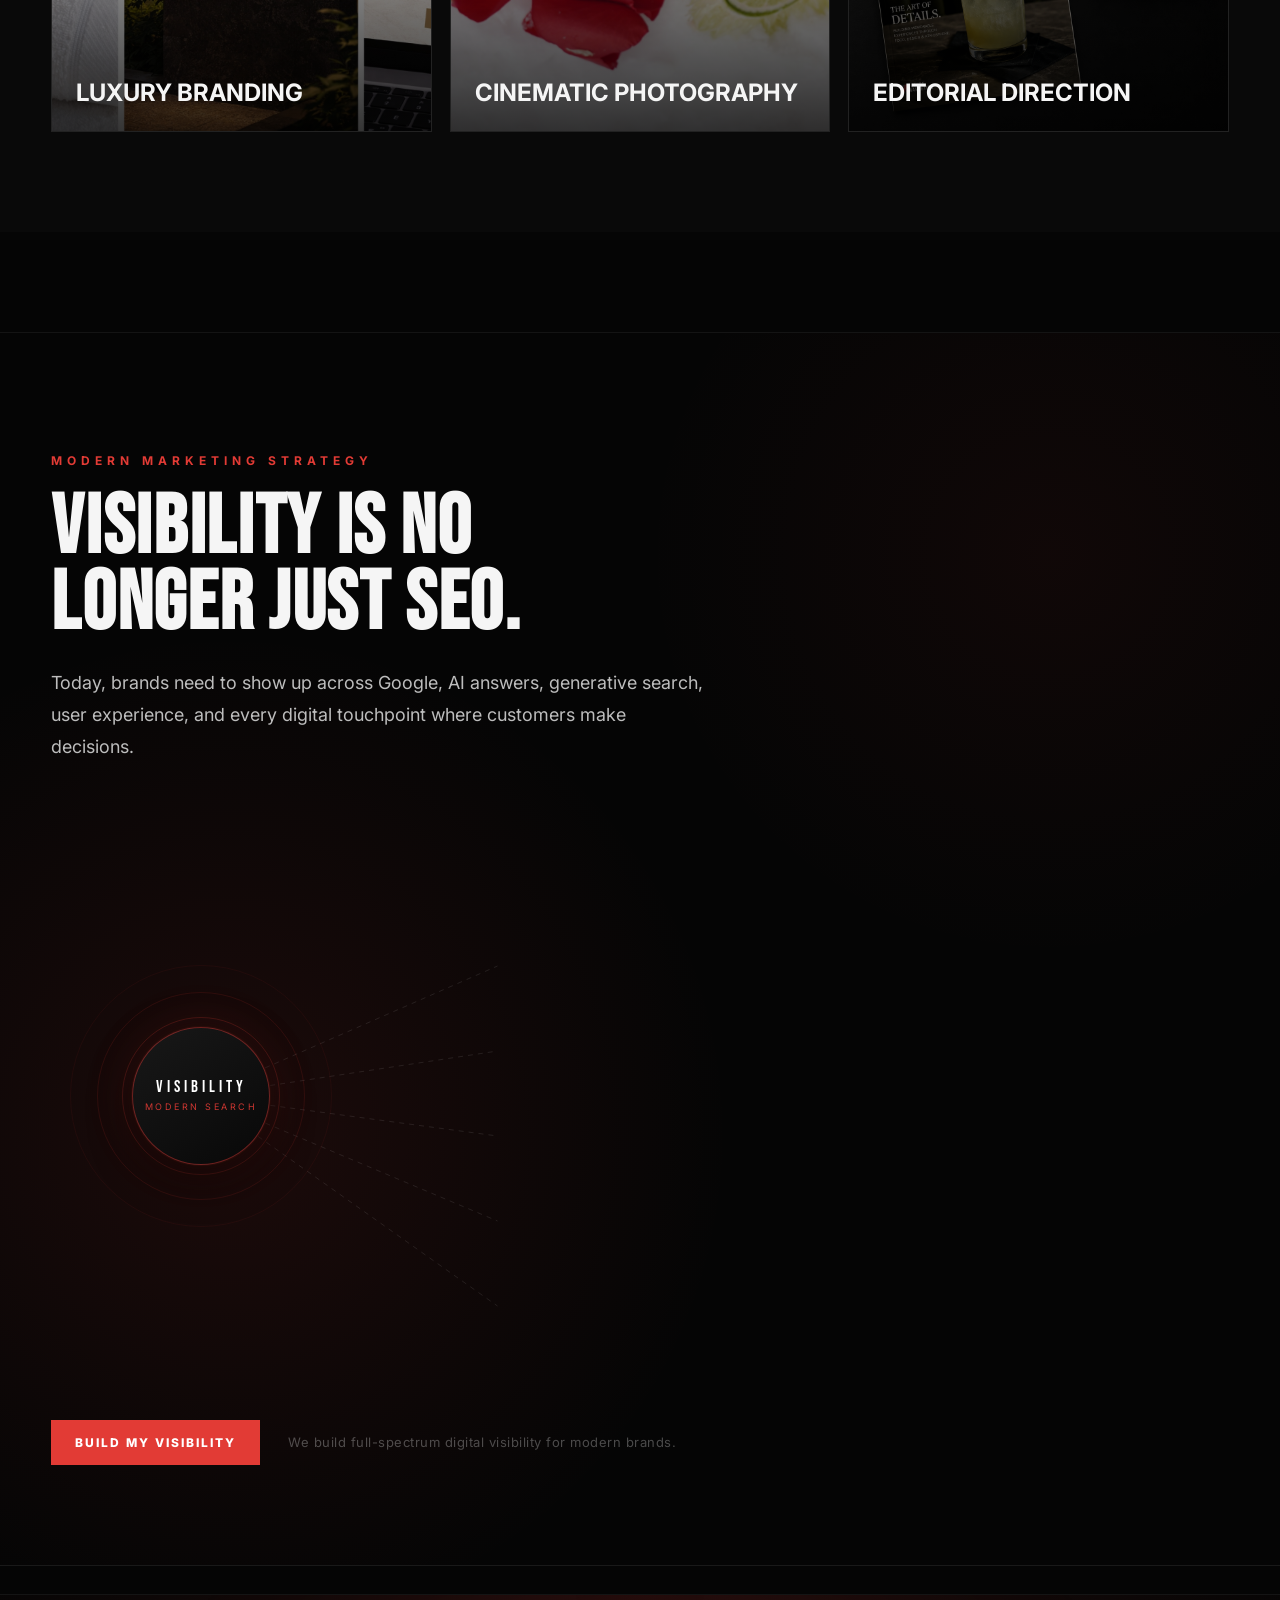
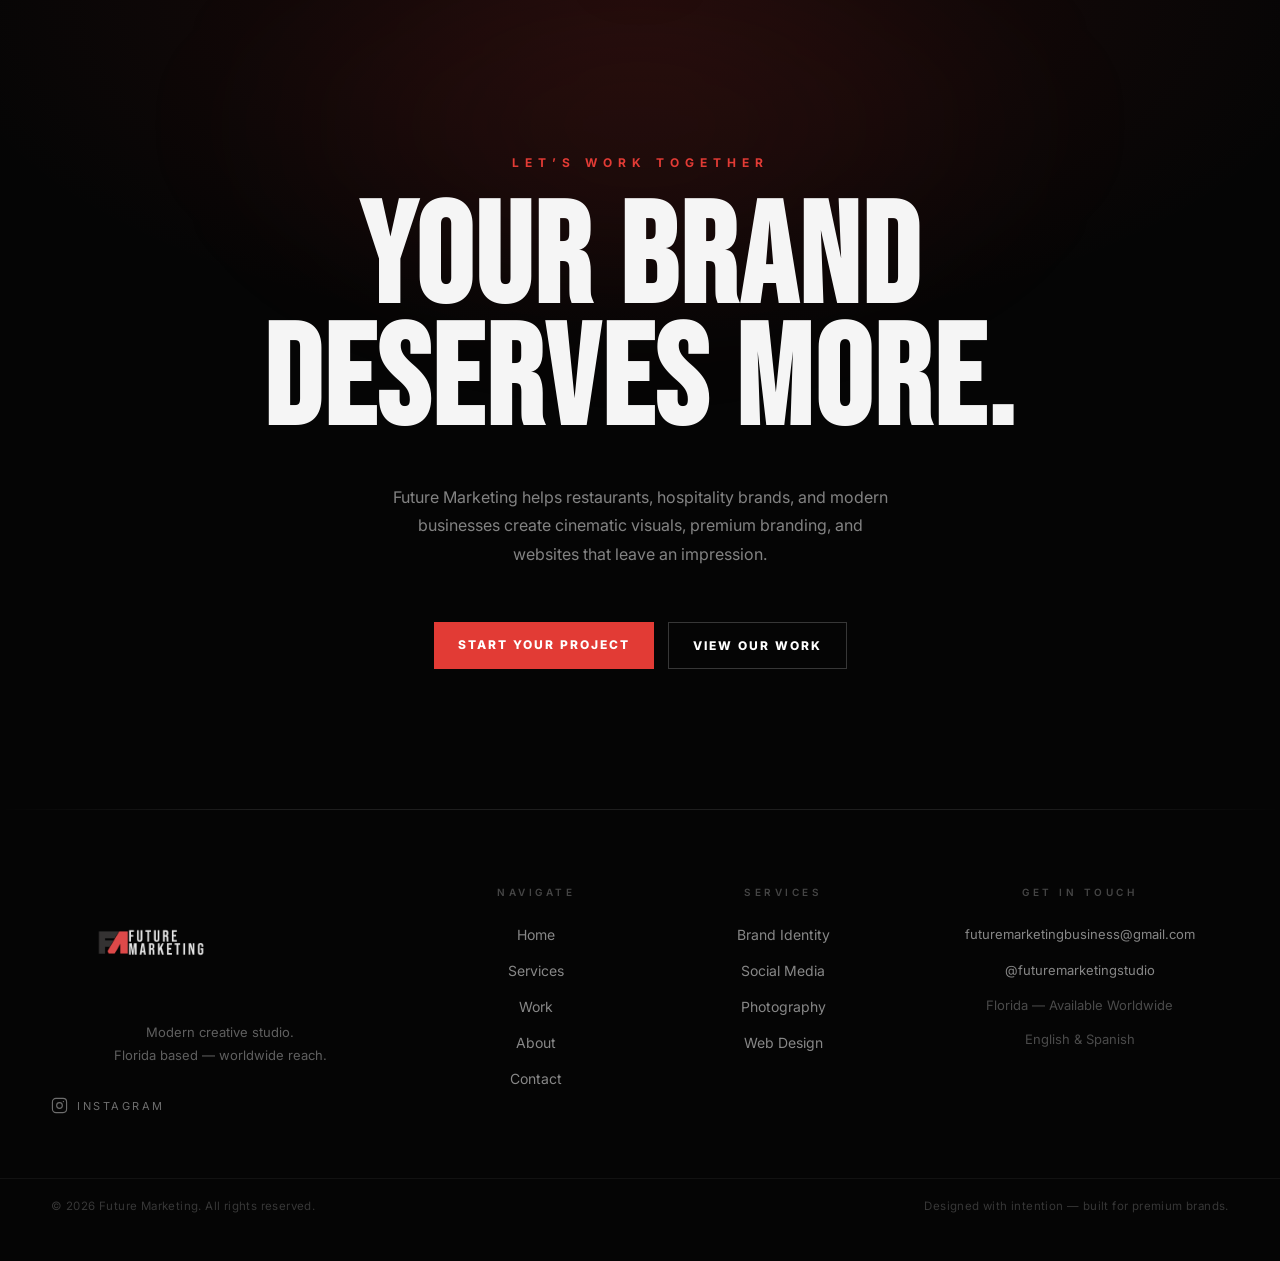
==== commit d9908aea: "Add Modern Visibility section, full site audit & conversion improvements - Add interactive Visibilit" ====
--- a/index.html
+++ b/index.html
@@ -3,8 +3,8 @@
 <head>
   <meta charset="UTF-8" />
   <meta name="viewport" content="width=device-width, initial-scale=1.0" />
-  <title>Future Marketing | Modern Marketing Studio</title>
-  <meta name="description" content="Future Marketing is a modern creative studio offering cinematic branding, web design, photography, and social media campaigns for restaurants and modern businesses in Florida.">
+  <title>Future Marketing Studio | Cinematic Branding, Photography & Web Design — Florida</title>
+  <meta name="description" content="Future Marketing Studio creates cinematic branding, premium photography, and modern websites for restaurants and hospitality brands. Based in Florida — clients nationwide.">
   <meta name="robots" content="index, follow">
   <meta property="og:type" content="website">
   <meta property="og:title" content="Future Marketing | Modern Marketing Studio">
@@ -69,7 +69,7 @@
           <a href="services.html#web-design" class="nav-drop-link" role="menuitem">
             <span class="nav-drop-num">03</span>Web Design
           </a>
-          <a href="services.html" class="nav-drop-link" role="menuitem">
+          <a href="services.html#social-media" class="nav-drop-link" role="menuitem">
             <span class="nav-drop-num">04</span>Social Media
           </a>
         </div>
@@ -97,7 +97,7 @@
     <div class="hero-left">
 
       <div class="eyebrow">
-        Modern Marketing Studio
+        Creative Studio · Florida
       </div>
 
       <h1>
@@ -108,9 +108,9 @@
       </h1>
 
       <p>
-        Future Marketing creates cinematic branding, modern websites,
-        luxury visuals, and creative campaigns for businesses that want
-        to stand out and feel unforgettable.
+        We help restaurants, hospitality brands, and local businesses
+        look like they belong in a magazine — with cinematic photography,
+        premium branding, and modern websites built to convert.
       </p>
 
       <div class="buttons">
@@ -128,18 +128,18 @@
       <div class="hero-stats">
 
         <div class="stat">
-          <h3>Modern</h3>
-          <span>Visual Direction</span>
+          <h3>Photo</h3>
+          <span>Brand &amp; Web</span>
         </div>
 
         <div class="stat">
-          <h3>Luxury</h3>
-          <span>Brand Identity</span>
+          <h3>FL-Based</h3>
+          <span>Worldwide Reach</span>
         </div>
 
         <div class="stat">
-          <h3>Cinematic</h3>
-          <span>Content Creation</span>
+          <h3>EN &amp; ES</h3>
+          <span>Bilingual Studio</span>
         </div>
 
       </div>
@@ -161,6 +161,27 @@
   </div>
 
 </section>
+
+<div class="trust-band">
+  <div class="trust-band-inner container">
+    <div class="trust-item">
+      <div class="trust-dot"></div>
+      Restaurant &amp; Hospitality Focused
+    </div>
+    <div class="trust-item">
+      <div class="trust-dot"></div>
+      Florida Based · Worldwide
+    </div>
+    <div class="trust-item">
+      <div class="trust-dot"></div>
+      English &amp; Spanish
+    </div>
+    <div class="trust-item">
+      <div class="trust-dot"></div>
+      Photo · Brand · Web
+    </div>
+  </div>
+</div>
 
 <section class="intro-section">
 
@@ -174,14 +195,14 @@
       </div>
 
       <h2>
-        Marketing that looks premium, modern, and intentional.
+        Marketing built to make people stop, look, and want more.
       </h2>
     </div>
 
     <p>
-      Future Marketing helps restaurants, local businesses,
-      and growing brands create visuals that feel clean,
-      cinematic, and professional.
+      We work with restaurants, hospitality brands, and ambitious local
+      businesses that want their marketing to feel as good as their product —
+      not like something they downloaded from a template site.
     </p>
 
   </div>
@@ -211,8 +232,8 @@
         <span class="number">01</span>
         <h3>Brand Identity</h3>
         <p>
-          Logo direction, colors, fonts, and visual style
-          that make your business feel professional.
+          Logo, colors, typography, and visual direction
+          that makes your brand impossible to confuse with anyone else.
         </p>
       </div>
 
@@ -220,8 +241,8 @@
         <span class="number">02</span>
         <h3>Social Media</h3>
         <p>
-          Post ideas, campaigns, graphics, reels,
-          and creative direction for modern brands.
+          Feed strategy, graphics, reels, and campaign content
+          designed to stop the scroll and build real audience loyalty.
         </p>
       </div>
 
@@ -229,8 +250,8 @@
         <span class="number">03</span>
         <h3>Photography</h3>
         <p>
-          Restaurant, product, and lifestyle visuals
-          with a cinematic editing style.
+          Restaurant and product photography with editorial-quality
+          lighting — because first impressions live on screens.
         </p>
       </div>
 
@@ -238,8 +259,8 @@
         <span class="number">04</span>
         <h3>Web Design</h3>
         <p>
-          Clean responsive websites that help customers
-          understand your brand instantly.
+          Responsive websites built to convert — fast, premium to look at,
+          and easy for customers to trust the moment they land.
         </p>
       </div>
 
@@ -286,8 +307,8 @@
       </h2>
 
       <p>
-        A simple process so your brand gets better
-        without making things complicated.
+        Simple, clear, and built around
+        your business — not a cookie-cutter process.
       </p>
 
     </div>
@@ -298,8 +319,8 @@
         <span>01</span>
         <h3>Discover</h3>
         <p>
-          We learn about your business,
-          your audience, and your goals.
+          We get into the details of your business —
+          your audience, your competition, and exactly what you want to feel like online.
         </p>
       </div>
 
@@ -307,8 +328,8 @@
         <span>02</span>
         <h3>Create</h3>
         <p>
-          We build the visuals, content,
-          branding, and creative assets.
+          We build everything you need: visuals, brand direction,
+          content, and creative that actually fits your voice and your market.
         </p>
       </div>
 
@@ -316,8 +337,8 @@
         <span>03</span>
         <h3>Launch</h3>
         <p>
-          We help prepare everything so your
-          brand feels polished and professional.
+          Clean files, ready assets, fully polished —
+          so you can show up online with confidence from day one.
         </p>
       </div>
 
@@ -364,8 +385,8 @@
       </h2>
 
       <p>
-        Perfect for businesses that need
-        a stronger image and better marketing presence.
+        We work best with businesses that take their image seriously
+        and are ready to invest in looking the part.
       </p>
 
     </div>
@@ -402,13 +423,119 @@
       </a>
 
       <a href="work.html" class="preview-card">
-        <img src="assets/images/taco-platter-editorial.jpg" alt="Restaurant food photography and campaign direction" loading="lazy">
-        <h3>Restaurant Campaigns</h3>
+        <img src="assets/images/editorial.png" alt="BACKBAR editorial magazine design by Future Marketing Studio" loading="lazy">
+        <h3>Editorial Direction</h3>
       </a>
     </div>
   </div>
 </section>
 
+</section>
+
+
+<section class="visibility-section">
+  <div class="vis-bg-glow"></div>
+
+  <div class="container">
+
+    <div class="vis-header">
+      <div class="eyebrow">Modern Marketing Strategy</div>
+      <h2>Visibility Is No<br>Longer Just SEO.</h2>
+      <p class="vis-subtext">Today, brands need to show up across Google, AI answers, generative search, user experience, and every digital touchpoint where customers make decisions.</p>
+    </div>
+
+    <div class="vis-body">
+
+      <div class="vis-grid" id="visGrid">
+
+        <div class="vis-hub-col">
+          <div class="vis-hub" id="visHub">
+            <div class="vis-ring r1"></div>
+            <div class="vis-ring r2"></div>
+            <div class="vis-ring r3"></div>
+            <div class="vis-hub-core">
+              <span>VISIBILITY</span>
+              <small>Modern Search</small>
+            </div>
+          </div>
+        </div>
+
+        <div class="vis-nodes" id="visNodes">
+
+          <div class="vis-node" data-key="seo">
+            <div class="vis-node-left">
+              <span class="vis-abbr">SEO</span>
+              <div class="vis-dot"></div>
+            </div>
+            <div class="vis-node-content">
+              <h3>Search Engine Optimization</h3>
+              <p>Rank higher on Google. Get found by customers actively searching for what you offer.</p>
+            </div>
+            <span class="vis-plus" aria-hidden="true">+</span>
+          </div>
+
+          <div class="vis-node" data-key="aeo">
+            <div class="vis-node-left">
+              <span class="vis-abbr">AEO</span>
+              <div class="vis-dot"></div>
+            </div>
+            <div class="vis-node-content">
+              <h3>Answer Engine Optimization</h3>
+              <p>Show up in featured snippets, voice results, and direct answers where attention is captured first.</p>
+            </div>
+            <span class="vis-plus" aria-hidden="true">+</span>
+          </div>
+
+          <div class="vis-node" data-key="geo">
+            <div class="vis-node-left">
+              <span class="vis-abbr">GEO</span>
+              <div class="vis-dot"></div>
+            </div>
+            <div class="vis-node-content">
+              <h3>Generative Engine Optimization</h3>
+              <p>Appear in ChatGPT, Gemini, and AI-powered summaries that shape modern buying decisions.</p>
+            </div>
+            <span class="vis-plus" aria-hidden="true">+</span>
+          </div>
+
+          <div class="vis-node" data-key="sxo">
+            <div class="vis-node-left">
+              <span class="vis-abbr">SXO</span>
+              <div class="vis-dot"></div>
+            </div>
+            <div class="vis-node-content">
+              <h3>Search Experience Optimization</h3>
+              <p>Combine SEO with elite UX — so customers who find you actually convert into paying clients.</p>
+            </div>
+            <span class="vis-plus" aria-hidden="true">+</span>
+          </div>
+
+          <div class="vis-node" data-key="aio">
+            <div class="vis-node-left">
+              <span class="vis-abbr">AIO</span>
+              <div class="vis-dot"></div>
+            </div>
+            <div class="vis-node-content">
+              <h3>AI Optimization</h3>
+              <p>Structure your brand so AI tools recommend, cite, and surface your business ahead of competitors.</p>
+            </div>
+            <span class="vis-plus" aria-hidden="true">+</span>
+          </div>
+
+        </div>
+
+      </div>
+
+      <svg class="vis-svg" id="visSvg" aria-hidden="true"></svg>
+
+    </div>
+
+    <div class="vis-cta">
+      <a href="contact.html" class="btn btn-primary">Build My Visibility</a>
+      <p class="vis-cta-note">We build full-spectrum digital visibility for modern brands.</p>
+    </div>
+
+  </div>
 </section>
 
 </main>
@@ -519,6 +646,55 @@
 </footer>
 
 <script src="script.js"></script>
+
+<script type="application/ld+json">
+{
+  "@context": "https://schema.org",
+  "@type": "FAQPage",
+  "mainEntity": [
+    {
+      "@type": "Question",
+      "name": "What does Future Marketing Studio do?",
+      "acceptedAnswer": {
+        "@type": "Answer",
+        "text": "Future Marketing Studio is a creative agency based in Florida that creates cinematic branding, premium photography, social media content, and modern websites for restaurants, hospitality brands, and local businesses."
+      }
+    },
+    {
+      "@type": "Question",
+      "name": "Does Future Marketing work with restaurants?",
+      "acceptedAnswer": {
+        "@type": "Answer",
+        "text": "Yes. Restaurants and hospitality brands are our specialty. We create cinematic food photography, brand identities, social media campaigns, menus, and modern websites specifically designed to make restaurants look premium and attract more customers."
+      }
+    },
+    {
+      "@type": "Question",
+      "name": "Where is Future Marketing Studio located?",
+      "acceptedAnswer": {
+        "@type": "Answer",
+        "text": "Future Marketing Studio is based in Florida and works with clients across the United States and internationally. We also speak Spanish and work with Spanish-speaking businesses."
+      }
+    },
+    {
+      "@type": "Question",
+      "name": "What services does Future Marketing offer?",
+      "acceptedAnswer": {
+        "@type": "Answer",
+        "text": "We offer brand identity (logo, colors, typography, visual direction), photography and content creation, social media strategy and creative, and modern web design — all built for restaurants and local businesses that want a premium, cinematic presence."
+      }
+    },
+    {
+      "@type": "Question",
+      "name": "How do I start a project with Future Marketing?",
+      "acceptedAnswer": {
+        "@type": "Answer",
+        "text": "You can contact us through our contact page at futuremark.studio, by emailing futuremarketingbusiness@gmail.com, or by reaching out on Instagram @futuremarketingstudio. We typically respond within 24 hours."
+      }
+    }
+  ]
+}
+</script>
 
 <script type="application/ld+json">
 {
--- a/style.css
+++ b/style.css
@@ -1449,12 +1449,12 @@
   position: absolute;
   inset: 0;
   background:
-    linear-gradient(to right, rgba(5,5,5,0.94), rgba(5,5,5,0.82)),
-    url("assets/images/canton.JPG");
+    linear-gradient(to right, rgba(5,5,5,0.95), rgba(5,5,5,0.7)),
+    url("assets/images/lights.png");
   background-size: cover;
   background-position: center;
-  opacity: 0.32;
-  filter: grayscale(20%) contrast(1.05);
+  opacity: 0.45;
+  filter: brightness(0.85) contrast(1.1);
   z-index: 0;
 }
 
@@ -1465,6 +1465,538 @@
 
 .best-for-section {
   background: #050505;
+}
+
+/* ── TRUST BAND ── */
+
+.trust-band {
+  background: rgba(255,255,255,0.02);
+  border-top: 1px solid rgba(255,255,255,0.055);
+  border-bottom: 1px solid rgba(255,255,255,0.055);
+  padding: 18px 0;
+  overflow: hidden;
+}
+
+.trust-band-inner {
+  display: flex;
+  align-items: center;
+  justify-content: center;
+  gap: 0;
+  flex-wrap: wrap;
+}
+
+.trust-item {
+  display: inline-flex;
+  align-items: center;
+  gap: 10px;
+  color: rgba(255,255,255,0.35);
+  font-size: 10.5px;
+  letter-spacing: 3px;
+  text-transform: uppercase;
+  font-weight: 500;
+  padding: 6px 32px;
+  white-space: nowrap;
+}
+
+.trust-item + .trust-item {
+  border-left: 1px solid rgba(255,255,255,0.07);
+}
+
+.trust-dot {
+  width: 4px;
+  height: 4px;
+  border-radius: 50%;
+  background: var(--red);
+  opacity: 0.7;
+  flex-shrink: 0;
+}
+
+@media (max-width: 700px) {
+  .trust-band-inner {
+    gap: 0;
+  }
+  .trust-item {
+    padding: 5px 18px;
+    font-size: 9.5px;
+    letter-spacing: 2px;
+  }
+}
+
+@media (max-width: 480px) {
+  .trust-item {
+    padding: 5px 14px;
+    font-size: 9px;
+    letter-spacing: 1.5px;
+  }
+}
+
+/* ── HERO STATS — 3-across on mobile ── */
+
+@media (max-width: 600px) {
+  .hero-stats {
+    display: grid;
+    grid-template-columns: repeat(3, 1fr);
+    gap: 0;
+    margin-top: 36px;
+  }
+
+  .stat {
+    padding: 16px 12px;
+    border-left: 1px solid rgba(255,255,255,0.07);
+    width: auto;
+  }
+
+  .stat:first-child {
+    border-left: none;
+  }
+
+  .stat h3 {
+    font-size: 13px;
+    letter-spacing: 0.5px;
+    margin-bottom: 4px;
+  }
+
+  .stat span {
+    font-size: 9px;
+    letter-spacing: 0.5px;
+    line-height: 1.4;
+  }
+}
+
+/* ── SERVICE CARD — tighter number, stronger heading ── */
+
+.service-card h3 {
+  font-size: 16px;
+  letter-spacing: 1.5px;
+}
+
+/* ── PREVIEW CARD gradient overlay ── */
+
+.preview-card::after {
+  content: "";
+  position: absolute;
+  inset: 0;
+  background: linear-gradient(to top, rgba(0,0,0,0.72) 0%, rgba(0,0,0,0.2) 40%, transparent 70%);
+  pointer-events: none;
+}
+
+.preview-card h3 {
+  z-index: 3;
+}
+
+/* ── SECTION TRANSITION: subtle top line ── */
+
+.home-services {
+  border-top: 1px solid rgba(255,255,255,0.05);
+}
+
+.process-section {
+  border-top: 1px solid rgba(255,255,255,0.05);
+}
+
+.industries-section {
+  border-top: 1px solid rgba(255,255,255,0.05);
+}
+
+/* ── VISIBILITY SECTION ── */
+
+.visibility-section {
+  position: relative;
+  background: var(--black);
+  overflow: hidden;
+  padding: 120px 0 100px;
+  border-top: 1px solid rgba(255,255,255,0.06);
+}
+
+.vis-bg-glow {
+  position: absolute;
+  inset: 0;
+  pointer-events: none;
+  background:
+    radial-gradient(circle at 18% 65%, rgba(226,59,53,0.1), transparent 38%),
+    radial-gradient(circle at 82% 18%, rgba(226,59,53,0.05), transparent 28%);
+  z-index: 0;
+}
+
+.visibility-section .container {
+  position: relative;
+  z-index: 2;
+}
+
+/* Header */
+.vis-header {
+  max-width: 820px;
+  margin-bottom: 72px;
+}
+
+.vis-header h2 {
+  font-size: clamp(48px, 6.5vw, 100px);
+  text-transform: uppercase;
+  line-height: 0.92;
+  letter-spacing: 0.02em;
+  margin-bottom: 24px;
+}
+
+.vis-subtext {
+  font-size: 18px;
+  color: var(--gray-light);
+  line-height: 1.8;
+  max-width: 660px;
+}
+
+/* Body: position:relative so SVG can overlay */
+.vis-body {
+  position: relative;
+}
+
+/* Grid: hub col | nodes col */
+.vis-grid {
+  display: grid;
+  grid-template-columns: 300px 1fr;
+  gap: 0;
+  align-items: center;
+  min-height: 520px;
+}
+
+.vis-hub-col {
+  display: flex;
+  align-items: center;
+  justify-content: center;
+  height: 100%;
+}
+
+/* Hub */
+.vis-hub {
+  position: relative;
+  width: 200px;
+  height: 200px;
+  display: flex;
+  align-items: center;
+  justify-content: center;
+  flex-shrink: 0;
+}
+
+.vis-hub-core {
+  position: relative;
+  z-index: 3;
+  width: 138px;
+  height: 138px;
+  border-radius: 50%;
+  background: linear-gradient(145deg, #181818, #080808);
+  border: 1.5px solid rgba(226,59,53,0.45);
+  display: flex;
+  flex-direction: column;
+  align-items: center;
+  justify-content: center;
+  text-align: center;
+  box-shadow:
+    0 0 0 1px rgba(226,59,53,0.07),
+    0 0 50px rgba(226,59,53,0.14),
+    0 12px 40px rgba(0,0,0,0.7);
+}
+
+.vis-hub-core span {
+  font-family: 'Bebas Neue', 'Arial Narrow', Arial, sans-serif;
+  font-size: 17px;
+  letter-spacing: 4px;
+  color: white;
+  line-height: 1;
+}
+
+.vis-hub-core small {
+  font-size: 9px;
+  letter-spacing: 2.5px;
+  text-transform: uppercase;
+  color: var(--red);
+  margin-top: 5px;
+  opacity: 0.9;
+}
+
+/* Rings */
+.vis-ring {
+  position: absolute;
+  border-radius: 50%;
+  top: 50%;
+  left: 50%;
+  transform: translate(-50%, -50%);
+  animation: vis-ring-pulse 3.5s ease-in-out infinite;
+}
+
+.vis-ring.r1 {
+  width: 158px;
+  height: 158px;
+  border: 1px solid rgba(226,59,53,0.22);
+  animation-delay: 0s;
+}
+
+.vis-ring.r2 {
+  width: 208px;
+  height: 208px;
+  border: 1px solid rgba(226,59,53,0.12);
+  animation-delay: 0.9s;
+}
+
+.vis-ring.r3 {
+  width: 262px;
+  height: 262px;
+  border: 1px solid rgba(226,59,53,0.06);
+  animation-delay: 1.8s;
+}
+
+@keyframes vis-ring-pulse {
+  0%, 100% { opacity: 0.7; transform: translate(-50%, -50%) scale(1); }
+  50%       { opacity: 0.2; transform: translate(-50%, -50%) scale(1.06); }
+}
+
+/* SVG connector overlay */
+.vis-svg {
+  position: absolute;
+  top: 0;
+  left: 0;
+  width: 100%;
+  height: 100%;
+  pointer-events: none;
+  z-index: 1;
+  overflow: visible;
+}
+
+.vis-line {
+  fill: none;
+  stroke: rgba(255,255,255,0.09);
+  stroke-width: 1;
+  stroke-dasharray: 5 5;
+  transition: stroke 0.3s ease, stroke-width 0.3s ease, stroke-dasharray 0.3s ease;
+}
+
+.vis-line.is-active {
+  stroke: rgba(226,59,53,0.55);
+  stroke-width: 1.5;
+  stroke-dasharray: none;
+}
+
+/* Nodes */
+.vis-nodes {
+  display: flex;
+  flex-direction: column;
+  gap: 10px;
+  padding-left: 48px;
+}
+
+.vis-node {
+  display: grid;
+  grid-template-columns: 90px 1fr 28px;
+  align-items: center;
+  gap: 18px;
+  padding: 20px 26px;
+  background: rgba(10,10,10,0.85);
+  border: 1px solid rgba(255,255,255,0.07);
+  cursor: pointer;
+  position: relative;
+  overflow: hidden;
+  transition:
+    border-color 0.3s ease,
+    background 0.3s ease,
+    transform 0.35s cubic-bezier(0.34, 1.2, 0.64, 1);
+}
+
+.vis-node::before {
+  content: "";
+  position: absolute;
+  inset: 0;
+  background: radial-gradient(circle at 15% 50%, rgba(226,59,53,0.08), transparent 60%);
+  opacity: 0;
+  transition: opacity 0.3s ease;
+  pointer-events: none;
+}
+
+.vis-node:hover,
+.vis-node.is-active {
+  border-color: rgba(226,59,53,0.35);
+  background: rgba(18,9,9,0.95);
+}
+
+.vis-node:hover::before,
+.vis-node.is-active::before {
+  opacity: 1;
+}
+
+/* Desktop translateX only on real hover-capable devices */
+@media (hover: hover) and (pointer: fine) {
+  .vis-node:hover {
+    transform: translateX(8px);
+  }
+}
+
+.vis-node.is-active {
+  transform: translateX(8px);
+}
+
+/* Node left: abbr + dot */
+.vis-node-left {
+  display: flex;
+  align-items: center;
+  gap: 12px;
+}
+
+.vis-abbr {
+  font-family: 'Bebas Neue', 'Arial Narrow', Arial, sans-serif;
+  font-size: 28px;
+  letter-spacing: 2px;
+  color: rgba(255,255,255,0.4);
+  transition: color 0.3s ease;
+  min-width: 56px;
+}
+
+.vis-node:hover .vis-abbr,
+.vis-node.is-active .vis-abbr {
+  color: var(--red);
+}
+
+.vis-dot {
+  width: 7px;
+  height: 7px;
+  border-radius: 50%;
+  background: rgba(255,255,255,0.18);
+  border: 1px solid rgba(255,255,255,0.12);
+  flex-shrink: 0;
+  transition:
+    background 0.3s ease,
+    border-color 0.3s ease,
+    box-shadow 0.3s ease;
+}
+
+.vis-node:hover .vis-dot,
+.vis-node.is-active .vis-dot {
+  background: var(--red);
+  border-color: var(--red);
+  box-shadow: 0 0 10px rgba(226,59,53,0.7);
+}
+
+/* Node content */
+.vis-node-content h3 {
+  font-family: 'Inter', Arial, sans-serif;
+  font-size: 13px;
+  font-weight: 600;
+  text-transform: uppercase;
+  letter-spacing: 1.5px;
+  color: var(--white);
+  line-height: 1.4;
+}
+
+.vis-node-content p {
+  font-size: 13px;
+  color: var(--gray);
+  line-height: 1.65;
+  max-height: 0;
+  overflow: hidden;
+  opacity: 0;
+  margin-top: 0;
+  transition:
+    max-height 0.38s ease,
+    opacity 0.3s ease,
+    margin-top 0.3s ease;
+}
+
+.vis-node:hover .vis-node-content p,
+.vis-node.is-active .vis-node-content p {
+  max-height: 80px;
+  opacity: 1;
+  margin-top: 7px;
+}
+
+/* Plus indicator */
+.vis-plus {
+  font-size: 22px;
+  font-weight: 300;
+  color: rgba(255,255,255,0.22);
+  line-height: 1;
+  text-align: center;
+  transition:
+    color 0.3s ease,
+    transform 0.35s cubic-bezier(0.34, 1.2, 0.64, 1);
+}
+
+.vis-node:hover .vis-plus,
+.vis-node.is-active .vis-plus {
+  color: var(--red);
+  transform: rotate(45deg);
+}
+
+/* CTA */
+.vis-cta {
+  margin-top: 64px;
+  display: flex;
+  align-items: center;
+  gap: 28px;
+}
+
+.vis-cta-note {
+  font-size: 13px;
+  color: rgba(255,255,255,0.28);
+  letter-spacing: 0.5px;
+}
+
+/* Mobile */
+@media (max-width: 768px) {
+  .vis-grid {
+    grid-template-columns: 1fr;
+    gap: 48px;
+    min-height: auto;
+  }
+
+  .vis-hub-col {
+    height: auto;
+  }
+
+  .vis-svg {
+    display: none;
+  }
+
+  .vis-nodes {
+    padding-left: 0;
+    gap: 8px;
+  }
+
+  .vis-node {
+    grid-template-columns: 64px 1fr 24px;
+    gap: 12px;
+    padding: 16px 18px;
+  }
+
+  /* Disable translateX on mobile */
+  .vis-node:hover,
+  .vis-node.is-active {
+    transform: none;
+  }
+
+  .vis-abbr {
+    font-size: 24px;
+    min-width: 44px;
+  }
+
+  .vis-node-content h3 {
+    font-size: 12px;
+    letter-spacing: 1px;
+  }
+
+  .vis-node.is-active .vis-node-content p {
+    max-height: 100px;
+  }
+
+  .vis-cta {
+    flex-direction: column;
+    align-items: flex-start;
+    gap: 14px;
+    margin-top: 48px;
+  }
+
+  .vis-cta-note {
+    font-size: 12px;
+  }
+
+  .vis-header {
+    margin-bottom: 48px;
+  }
 }
 
 /* WORK PAGE */
@@ -1691,10 +2223,10 @@
   position: absolute;
   inset: 0;
   background:
-    linear-gradient(to right, rgba(0,0,0,0.88), rgba(0,0,0,0.45)),
-    linear-gradient(to top, rgba(0,0,0,0.75), rgba(0,0,0,0.2)),
-    url("assets/images/luxurious-4.jpeg") center/cover no-repeat;
-  opacity: 0.9;
+    linear-gradient(to right, rgba(0,0,0,0.92), rgba(0,0,0,0.5)),
+    linear-gradient(to top, rgba(0,0,0,0.8), rgba(0,0,0,0.15)),
+    url("assets/images/hero.jpeg") center/cover no-repeat;
+  opacity: 0.92;
 }
 
 .contact-hero .container{
@@ -2249,6 +2781,16 @@
   display: block;
 }
 
+/* ── FORM NOTE (friction reducer) ── */
+
+.form-note {
+  font-size: 12px;
+  color: rgba(255,255,255,0.28);
+  letter-spacing: 0.5px;
+  text-align: center;
+  margin-top: -8px;
+}
+
 /* ── CONTACT INFO LINK HOVER ── */
 
 .contact-item a {
